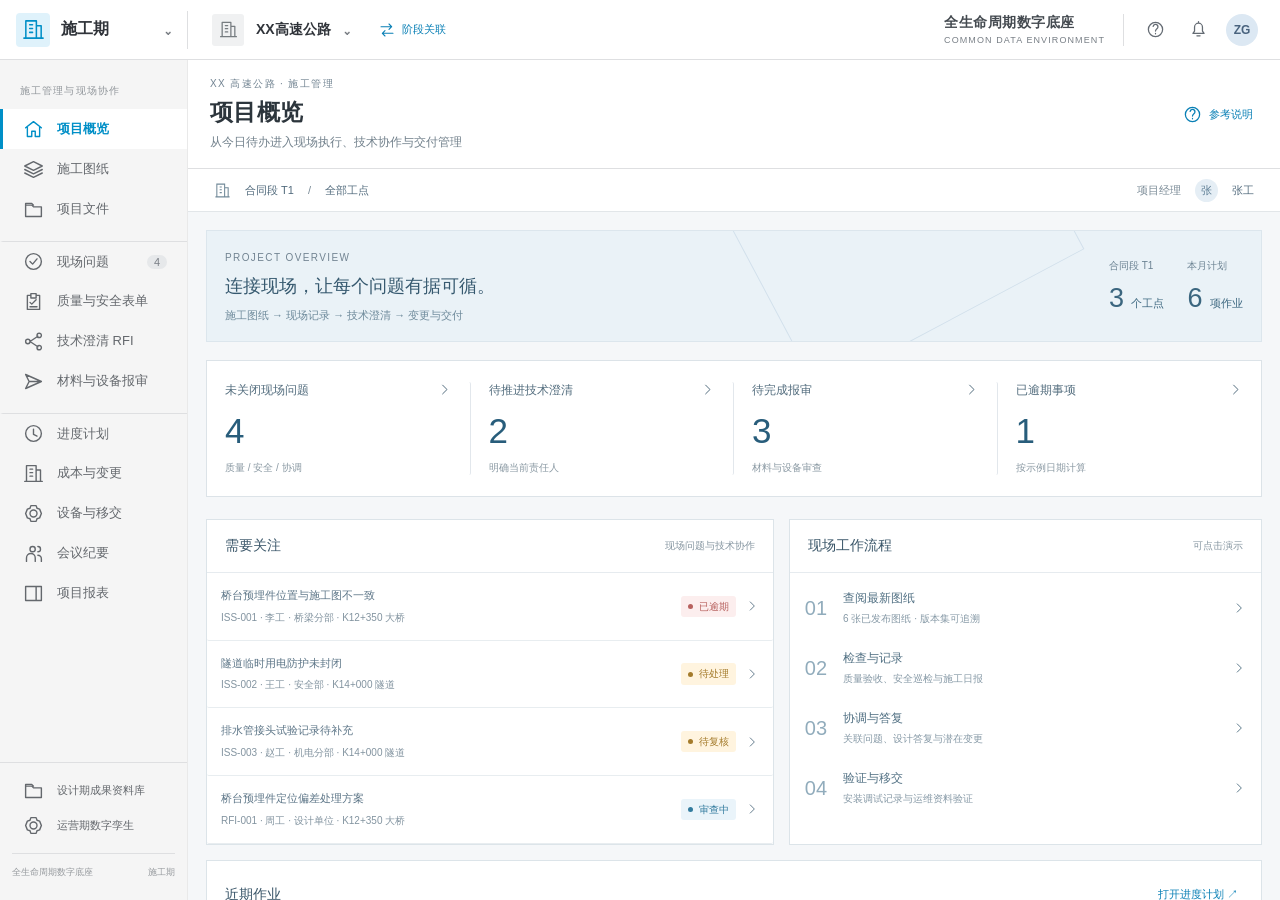
==== construction.html @ 08d933e7 "Publish lifecycle digital base frontend demo" ====
<!doctype html>
<html lang="zh-CN"><head><meta charset="UTF-8"><meta name="viewport" content="width=device-width,initial-scale=1"><title>施工期｜数字底座</title><link rel="icon" href="assets/favicon.svg" type="image/svg+xml"><link rel="stylesheet" href="css/style.css"><link rel="stylesheet" href="css/forma.css?v=20260911"><link rel="stylesheet" href="css/construction.css?v=1"><link rel="stylesheet" href="css/lifecycle.css?v=1"><link rel="stylesheet" href="css/construction-wbs.css?v=20260911-fix2"><link rel="stylesheet" href="css/system-guide.css?v=20260914-manual2"></head>
<body data-page="construction"><main class="demo-stage system-stage"><section class="app-window"><header id="cdeHeader" class="cde-header"></header><div class="cde-body"><aside id="cdeNav" class="cde-nav"></aside><section class="cde-workspace" id="constructionWorkspace" aria-label="施工期工作区"></section></div></section></main><div class="toast" id="toast" role="status"></div><script src="js/system-guide.js?v=20260914-manual2"></script><script src="js/cde-shell.js?v=20260914-manual2"></script><script src="js/lifecycle.js?v=20260911-wbs1"></script><script src="js/construction-wbs.js?v=20260911-fix2"></script><script src="js/construction.js?v=20260911-guide1"></script></body></html>
---- css/style.css ----
:root{--navy:#062b60;--navy-2:#073b76;--teal:#008f8c;--teal-2:#119c98;--orange:#f5790b;--ink:#253858;--muted:#6b7c93;--line:#e3e9f1;--soft:#f7f9fc;--blue-soft:#eaf3fd;--green:#0b927f;--green-soft:#e6f6f2;--orange-soft:#fff1df;--shadow:0 2px 12px rgba(23,52,85,.06);font-family:"Microsoft YaHei","PingFang SC",Arial,sans-serif;color:var(--ink)}
*{box-sizing:border-box}html,body{margin:0;min-width:1180px;background:#fff}body{font-size:14px}button,input,select{font:inherit;color:inherit}button{cursor:pointer}.demo-stage{width:min(1840px,calc(100vw - 56px));height:100vh;margin:0 auto;padding:26px 0 30px;overflow:hidden}.page-heading{height:64px;border-bottom:1px solid #d8e0eb;display:flex;align-items:flex-start;gap:18px}.page-heading h1{margin:0;color:#102f5c;font-size:38px;line-height:48px;letter-spacing:-1px}.page-heading span{margin-top:19px;color:#728097;font-size:15px}.app-window,.gis-window{height:calc(100vh - 120px);min-height:700px;border:1px solid #dfe6ef;background:#fff;box-shadow:var(--shadow);overflow:hidden}.topbar{height:64px;background:var(--navy);color:#fff;display:flex;align-items:center;padding:0 24px;gap:17px}.topbar button{color:#fff}.topbar-brand{display:flex;align-items:center;gap:9px;color:#fff;text-decoration:none;font-size:20px;padding-right:8px}.topbar-brand svg{width:28px;height:28px;fill:none;stroke:#fff;stroke-width:1.8}.project-current{display:flex;align-items:center;gap:6px;padding-left:18px;border-left:1px solid rgba(255,255,255,.22);white-space:nowrap}.project-current span{color:#cdd9ea}.project-current .chev{font-size:20px;margin-left:2px}.topbar-spacer{flex:1}.nav-action{height:40px;background:transparent;border:0;padding:0 8px;white-space:nowrap}.nav-action:hover{background:rgba(255,255,255,.1)}.nav-action span{font-size:18px;margin-right:4px}.global-search{width:248px;height:40px;border:1px solid rgba(255,255,255,.24);background:rgba(255,255,255,.08);display:flex;align-items:center;padding:0 11px;border-radius:4px}.global-search input{min-width:0;flex:1;border:0;outline:0;background:transparent;color:#fff}.global-search input::placeholder{color:#b8c8dc}.global-search span{font-size:21px}.icon-button{border:0;background:transparent;font-size:20px}.user-chip{display:flex;align-items:center;gap:7px;white-space:nowrap}.user-chip>span{display:grid;place-items:center;width:30px;height:30px;border-radius:50%;background:#fff;color:#0b5ea8;font-weight:700}.user-chip i{font-style:normal;color:#bfcce0}.file-layout{height:calc(100% - 64px);display:grid;grid-template-columns:16.5% 51.5% 32%}.tree-panel,.list-panel{border-right:1px solid var(--line);min-width:0}.tree-search{height:68px;padding:18px 14px;display:flex;align-items:center;gap:7px;border-bottom:1px solid var(--line)}.tree-search input{width:100%;height:34px;border:1px solid #d7e0eb;border-radius:3px;outline:0;padding:0 5px}.tree-search>span{position:absolute;margin-left:10px;color:#91a0b4}.tree-search input{padding-left:28px}.tree-search button{border:0;background:transparent;color:#53708f;font-size:18px}.tree{padding:14px 10px;overflow:auto;height:calc(100% - 68px)}.tree-row{width:100%;height:39px;display:flex;align-items:center;gap:8px;border:0;background:transparent;border-radius:3px;text-align:left;white-space:nowrap;font-size:13px}.tree-row:hover{background:#f2f6fb}.tree-row.selected{background:#e3eefb;color:#075ba8}.tree-row.level-1{padding-left:18px}.tree-row.level-2{padding-left:43px}.tree-row.level-3{padding-left:70px}.tree-row .caret{width:10px;color:#435e7d}.tree-row .folder{color:var(--teal);font-size:17px}.list-panel{display:flex;flex-direction:column;min-width:0}.filters{height:100px;padding:16px 18px 12px;display:flex;align-items:flex-end;gap:16px;border-bottom:1px solid var(--line)}.filters label{width:24%;display:flex;flex-direction:column;gap:8px}.filters label span{font-size:12px;font-weight:700;color:#607693}.filters select{height:35px;border:1px solid #d5dfeb;background:#fff;border-radius:3px;padding:0 10px;color:#6c7c91}.reset-btn{height:35px;background:#fff;border:0;color:#526983;font-weight:700}.reset-btn:hover{color:var(--teal)}.list-summary{height:65px;display:flex;align-items:center;justify-content:space-between;padding:0 18px}.list-summary b{font-size:13px}.list-summary>div{display:flex;gap:8px}.view-btn{width:34px;height:34px;border:1px solid var(--line);background:#fff;border-radius:3px;color:#657b96}.view-btn.active{color:#1677d2;border-color:#75b8f2;background:#f4f9ff}.table-wrap{flex:1;min-height:0;overflow:auto;border-top:1px solid var(--line)}.file-table{width:100%;border-collapse:collapse;table-layout:fixed;font-size:12px}.file-table th{height:47px;background:#fafbfd;color:#43536a;font-weight:700;text-align:left;border-bottom:1px solid var(--line);white-space:nowrap}.file-table td{height:54px;border-bottom:1px solid #edf1f6;white-space:nowrap;overflow:hidden;text-overflow:ellipsis}.file-table th,.file-table td{padding:0 7px}.file-table th:first-child,.file-table td:first-child{padding-left:15px}.file-table .check-col{width:40px}.file-table .name-col{width:22%}.file-table th:nth-child(2){width:15%}.file-table th:nth-child(4){width:8%}.file-table th:nth-child(5){width:17%}.file-table th:nth-child(6){width:7%}.file-table th:nth-child(7){width:12%}.file-table th:nth-child(8){width:9%}.file-table th:nth-child(9){width:16%}.file-table tbody tr{transition:.15s;background:#fff}.file-table tbody tr:hover{background:#f6faff}.file-table tbody tr.selected{background:#eef6ff}.file-table tbody tr.selected td:nth-child(2),.file-table tbody tr.selected td:nth-child(3),.file-table tbody tr.selected td:nth-child(6){color:#0967ba;font-weight:700}.fake-check{width:15px;height:15px;border:1px solid #cbd7e5;border-radius:2px;display:grid;place-items:center;color:#fff}.selected .fake-check{background:#0a67b7;border-color:#0a67b7}.selected .fake-check:after{content:"✓";font-size:11px}.tag{display:inline-flex;height:23px;padding:0 7px;align-items:center;border-radius:3px;font-size:11px}.tag.final{color:var(--green);background:var(--green-soft);border:1px solid #c4ebe2}.tag.middle{color:var(--orange);background:var(--orange-soft);border:1px solid #ffd7a9}.pagination{height:64px;border-top:1px solid var(--line);display:flex;align-items:center;justify-content:space-between;padding:0 17px;font-size:12px}.pagination select{height:32px;border:1px solid #d7e0eb;background:#fff}.pagination>div{display:flex;gap:3px;align-items:center}.pagination button{width:32px;height:32px;border:0;background:#fff}.pagination button.current{color:#075fb4;font-weight:700}.detail-panel{min-width:0;display:flex;flex-direction:column}.detail-tabs{height:62px;display:flex;align-items:stretch;border-bottom:1px solid var(--line);padding:0 15px;overflow:hidden}.detail-tabs button{position:relative;flex:1;border:0;background:#fff;font-size:11px;white-space:nowrap;padding:0 4px;color:#52657c}.detail-tabs button.active{color:#075fae;font-weight:700}.detail-tabs button.active:after{content:"";position:absolute;left:7px;right:7px;bottom:0;height:3px;background:#0769bd}.detail-content{flex:1;min-height:0;overflow:auto;padding:18px 20px}.info-grid{display:grid;grid-template-columns:88px 1fr auto;row-gap:18px;align-items:start;font-size:13px}.info-grid dt{color:#617794}.info-grid dd{margin:0;font-weight:500}.outline-btn{height:32px;padding:0 12px;border:1px solid #63c3c0;background:#fff;color:var(--teal);border-radius:3px;font-weight:700}.outline-btn:hover{background:#edfafa}.detail-actions{display:grid;grid-template-columns:1fr 1fr 1fr;gap:12px;margin-top:22px}.detail-actions button{height:42px;border:1px solid #cad7e5;background:#fff;border-radius:3px}.detail-actions .primary-btn{background:var(--navy);border-color:var(--navy);color:#fff}.drawing-thumb{margin-top:16px;border:1px solid #dbe3ed;padding:10px;height:235px;display:flex;align-items:center;justify-content:center;background:#fff;overflow:hidden}.drawing-thumb img{width:100%;height:100%;object-fit:contain}.spatial-card{border:1px solid #b9dfdf;background:#fbffff;padding:22px;margin-top:2px}.spatial-card small{color:var(--teal);font-weight:700}.spatial-card h2{margin:13px 0 8px;font-size:19px;color:#183b62}.spatial-card p{color:#6a7a8d;line-height:1.7;margin:0 0 18px}.spatial-card a{height:40px;padding:0 18px;display:inline-flex;align-items:center;background:var(--teal);color:#fff;text-decoration:none;border-radius:3px;font-weight:700}.placeholder-tab{padding:44px 16px;text-align:center;color:#718299}.placeholder-tab b{display:block;color:#253f5f;margin-bottom:8px}.modal-backdrop{position:fixed;inset:0;display:none;place-items:center;background:rgba(7,27,51,.54);z-index:80}.modal-backdrop.open{display:grid}.modal{width:min(760px,80vw);background:#fff;border-radius:4px;box-shadow:0 18px 70px rgba(0,0,0,.25);overflow:hidden}.modal header{height:82px;padding:14px 20px;display:flex;justify-content:space-between;align-items:center;border-bottom:1px solid var(--line)}.modal header span{font-size:12px;color:var(--teal);font-weight:700}.modal h2{margin:5px 0 0;font-size:18px}.modal h2 em{font-style:normal;color:#6a7e96;font-size:13px}.modal-close,.drawer-close{border:0;background:transparent;font-size:30px;color:#60738b}.modal>img{display:block;width:calc(100% - 40px);height:430px;object-fit:contain;margin:18px 20px;border:1px solid var(--line);background:#fbfcfe}.modal footer{height:62px;border-top:1px solid var(--line);display:flex;align-items:center;justify-content:space-between;padding:0 20px;color:#6a7d94}.primary-btn{height:38px;border:0;background:var(--navy);color:#fff;border-radius:3px;padding:0 20px}.toast{position:fixed;left:50%;bottom:35px;transform:translate(-50%,20px);opacity:0;pointer-events:none;background:#173858;color:#fff;padding:11px 18px;border-radius:3px;box-shadow:0 8px 25px rgba(5,27,52,.2);z-index:120;transition:.2s}.toast.show{transform:translate(-50%,0);opacity:1}

/* GIS */
.gis-window{display:grid;grid-template-columns:16% 64% 20%;padding:14px 18px 18px;background:#f9fbfd;gap:12px}.layers-panel,.object-panel,.map-section{border:1px solid #dce4ee;background:#fff;min-width:0;box-shadow:0 1px 5px rgba(26,50,78,.04)}.panel-title{height:55px;display:flex;align-items:center;padding:0 18px;border-bottom:1px solid var(--line);font-size:16px;font-weight:700;color:#1c3d65;position:relative}.panel-title:after{content:"";position:absolute;bottom:-1px;left:18px;width:68px;height:3px;background:var(--teal)}.layer-group{padding:12px 15px;border-bottom:1px solid var(--line)}.layer-group h3{font-size:13px;margin:0 0 8px}.layer-group h3 span{font-size:13px;color:#345777}.layer-group label{height:36px;display:flex;align-items:center;gap:10px;padding-left:22px;position:relative;font-size:13px}.layer-group input{position:absolute;opacity:0}.layer-group label>i{width:15px;height:15px;border:1px solid #9ab0c6;border-radius:2px;display:grid;place-items:center}.layer-group input:checked+i{background:var(--teal);border-color:var(--teal)}.layer-group input:checked+i:after{content:"✓";color:#fff;font-size:11px}.layer-tools{margin-left:auto;color:#587391;font-size:12px}.layer-group p{font-size:11px;color:#7c899a;padding-left:20px;margin:7px 0 0}.legend{padding:13px 18px}.legend h3{font-size:15px;margin:0 0 8px}.legend>div{height:30px;display:flex;align-items:center;gap:12px;font-size:12px}.legend i{display:inline-block;flex:none}.legend-line{width:26px;height:2px}.legend-line.route{border-top:3px dashed #7b4dbb}.legend-line.boundary{border-top:3px dashed #82b641}.legend-area{width:27px;height:14px}.legend-area.geology{background:rgba(75,149,191,.45);border:1px solid #5a9ebe}.legend-area.hazard{background:repeating-linear-gradient(135deg,#eea36d 0 2px,#f8d1b3 2px 5px);border:1px solid #e77734}.legend-dot{width:11px;height:11px;border-radius:50%}.legend-dot.survey{background:#4e8fe8}.legend-dot.station{background:#0c9b97}.legend-dot.bridge{background:var(--orange);box-shadow:0 0 0 3px #ffe0be}.legend-dot.borehole{background:#1c2530;border:2px solid #fff;box-shadow:0 0 0 1px #1c2530}.map-section{display:flex;flex-direction:column}.map-toolbar{height:55px;display:flex;align-items:center;padding:0 15px;border-bottom:1px solid var(--line);color:#2b526f}.map-toolbar button{height:36px;border:0;background:#fff;padding:0 17px}.map-toolbar button:hover{color:var(--teal);background:#f4fafa}.map-toolbar>i{width:1px;height:19px;background:#d8e0e9}.map-toolbar>span{flex:1}.map-toolbar button.mode-active{height:28px;border-radius:15px;background:var(--teal);color:#fff;padding:0 20px}.gis-map{position:relative;flex:1;min-height:0;overflow:hidden;background:#40574b}.map-background{position:absolute;inset:0;width:100%;height:100%;object-fit:cover;filter:saturate(.85) contrast(.95) brightness(.92)}.geology-overlay{position:absolute;inset:0;width:100%;height:100%;pointer-events:none}.geo-area{stroke:rgba(74,157,190,.8);stroke-width:2}.area-a{fill:rgba(59,127,170,.28)}.area-b{fill:rgba(171,175,39,.23)}.geo-boundary{fill:none;stroke:#b4d128;stroke-width:3;stroke-dasharray:10 6}.hazard-area{fill:rgba(202,73,22,.25);stroke:#db641e;stroke-width:2}.route-line path:first-child{fill:none;stroke:rgba(255,255,255,.7);stroke-width:10}.route-line path:last-child{fill:none;stroke:#8652a9;stroke-width:4;stroke-dasharray:9 6}.survey-points i{position:absolute;width:9px;height:9px;border-radius:50%;background:#4b95e8;border:2px solid #fff;box-shadow:0 1px 3px #173247}.chain-label{position:absolute;z-index:3;transform:translate(-50%,-50%);padding:4px 7px;border:1px solid #a8b7c0;background:rgba(243,246,241,.88);border-radius:2px;font-size:11px;color:#3b4b52}.hotspot{position:absolute;z-index:7;border:0;background:transparent}.hotspot span{display:block;width:16px;height:16px;border-radius:50%;border:2px solid #fff;background:var(--teal);box-shadow:0 0 0 2px rgba(0,70,87,.55)}.hotspot b{position:absolute;white-space:nowrap;background:rgba(10,50,76,.9);color:#fff;padding:6px 8px;border-radius:2px;font-size:11px;font-weight:500;opacity:0;transition:.15s}.hotspot:hover b,.hotspot:focus b{opacity:1}.hotspot.roadbed{left:18%;top:26%}.hotspot.roadbed b{left:-44px;top:24px}.hotspot.tunnel{left:70%;top:53%}.hotspot.tunnel b{right:0;top:23px}.hotspot.bridge{left:49%;top:43%;transform:translate(-50%,-50%);width:236px;height:135px}.hotspot.bridge span{position:absolute;bottom:0;left:50%;transform:translateX(-50%);width:24px;height:24px;background:var(--orange);box-shadow:0 0 0 3px #fff,0 0 0 5px var(--orange)}.hotspot.bridge:after{content:"";position:absolute;width:2px;height:62px;background:var(--orange);left:50%;bottom:23px}.hotspot.bridge b{opacity:1;top:2px;left:50%;transform:translateX(-50%);background:var(--orange);font-size:17px;padding:10px 15px;font-weight:500}.hotspot.bridge.locating span{animation:locate 1.5s ease-out 1}.hotspot.bridge.locating:before{content:"";position:absolute;bottom:-16px;left:calc(50% - 24px);width:48px;height:48px;border:3px solid #ffad5f;border-radius:50%;animation:pulse-ring 1.6s ease-out 1}.boreholes button{position:absolute;z-index:5;transform:translate(-50%,-50%);border:0;background:transparent}.boreholes i{display:block;width:15px;height:15px;border:3px solid #fff;border-radius:50%;background:#17212b;box-shadow:0 0 0 1px #17212b}.boreholes b{position:absolute;left:19px;top:-3px;padding:3px 5px;background:rgba(255,255,255,.82);font-size:10px}.map-float-controls{position:absolute;right:12px;top:14px;z-index:9;display:flex;flex-direction:column}.map-float-controls button{width:35px;height:35px;border:1px solid #d5dde6;background:#fff;color:#244d6f;font-size:18px}.map-scale{position:absolute;bottom:13px;left:18px;z-index:5;width:260px;color:#fff;font-size:10px;display:flex;justify-content:space-between;text-shadow:0 1px 2px #000}.map-scale i{position:absolute;left:0;right:0;top:17px;height:6px;background:linear-gradient(90deg,#fff 0 20%,#263848 20% 40%,#fff 40% 60%,#263848 60% 80%,#fff 80%);border:1px solid #fff}.coordinates{position:absolute;right:8px;bottom:8px;z-index:5;background:rgba(20,42,54,.82);color:#eaf2f3;padding:7px 10px;font-size:11px;line-height:1.7}.object-panel{overflow:auto}.object-panel .panel-title{margin-bottom:0}.object-detail{padding:19px 18px}.object-grid{display:grid;grid-template-columns:86px 1fr auto;row-gap:19px;font-size:12px}.object-grid dt{color:#607893}.object-grid dd{margin:0;color:#274765;line-height:1.6}.object-grid .wide{grid-column:2/4}.object-actions{display:flex;gap:8px;flex-wrap:wrap;border-top:1px solid var(--line);padding-top:18px;margin-top:20px}.object-actions button{height:35px;border:1px solid #9fb1c5;background:#fff;border-radius:3px;padding:0 12px}.object-actions button.primary{background:var(--navy);border-color:var(--navy);color:#fff}.related-primary{width:100%;height:44px;margin-top:13px;background:var(--teal);border:0;color:#fff;border-radius:3px;font-weight:700}.no-related{margin-top:14px;padding:13px;background:#f5f7fa;color:#758399;font-size:12px}.drawer{position:fixed;right:0;top:0;bottom:0;width:440px;background:#fff;z-index:70;box-shadow:-12px 0 35px rgba(8,36,65,.18);transform:translateX(105%);transition:.24s ease;display:flex;flex-direction:column}.drawer.open{transform:none}.drawer header{height:82px;padding:13px 18px;display:flex;align-items:center;justify-content:space-between;border-bottom:1px solid var(--line)}.drawer header small{color:var(--teal);font-weight:700}.drawer h2{margin:7px 0 0;font-size:17px;color:#173c62}.drawer-body{flex:1;overflow:auto;padding:15px 18px}.related-group h3{margin:9px 0 8px;font-size:14px;color:#183a60}.related-item{display:grid;grid-template-columns:27px 1fr auto;gap:8px;padding:12px 0;border-bottom:1px solid #edf1f5;align-items:center}.related-index{width:23px;height:23px;border-radius:50%;display:grid;place-items:center;background:#edf5fa;color:#35627e;font-size:11px}.related-copy b{display:block;font-size:12px;margin-bottom:5px}.related-copy span{font-size:11px;color:#708096}.related-item-actions{display:flex;gap:4px}.related-item-actions button{height:28px;padding:0 7px;border:1px solid #bac9d8;background:#fff;border-radius:2px;font-size:11px;color:#315676}.drawer-scrim{display:none;position:fixed;inset:0;background:rgba(7,31,54,.2);z-index:60}.drawer-scrim.open{display:block}@keyframes pulse-ring{0%{transform:scale(2.4);opacity:0}25%{opacity:1}100%{transform:scale(.85);opacity:0}}@keyframes locate{0%,100%{transform:translateX(-50%) scale(1)}45%{transform:translateX(-50%) scale(1.35)}}

/* Entry */
.entry-page{min-width:0;min-height:100vh;display:grid;place-items:center;background:#f5f8fc}.entry-card{width:760px;background:#fff;border:1px solid var(--line);border-top:5px solid var(--navy);padding:60px;text-align:center;box-shadow:var(--shadow)}.brand-mark{height:38px;display:flex;justify-content:center;align-items:flex-end;gap:5px}.brand-mark span{width:8px;background:var(--teal)}.brand-mark span:nth-child(1){height:21px}.brand-mark span:nth-child(2){height:34px}.brand-mark span:nth-child(3){height:27px}.entry-eyebrow{color:var(--teal)!important;font-weight:700;letter-spacing:1px}.entry-card h1{font-size:40px;color:var(--navy);margin:10px 0}.entry-card>p{color:#6a7890}.entry-actions{display:grid;grid-template-columns:1fr 1fr;gap:16px;margin-top:40px}.entry-link{border:1px solid #bdd5df;padding:23px;text-decoration:none;text-align:left;color:#264766;transition:.18s}.entry-link:hover{border-color:var(--teal);transform:translateY(-2px);box-shadow:0 8px 18px rgba(20,73,98,.09)}.entry-link.primary{background:var(--navy);border-color:var(--navy);color:#fff}.entry-link strong{display:block;font-size:18px;margin-bottom:8px}.entry-link span{font-size:13px;opacity:.75}

@media(max-height:820px){.demo-stage{padding-top:12px}.page-heading{height:52px}.page-heading h1{font-size:31px;line-height:40px}.page-heading span{margin-top:12px}.app-window,.gis-window{height:calc(100vh - 82px);min-height:650px}.topbar{height:55px}.file-layout{height:calc(100% - 55px)}.filters{height:82px}.list-summary{height:50px}.file-table th{height:40px}.file-table td{height:46px}.pagination{height:50px}.detail-tabs{height:52px}.drawing-thumb{height:180px}.layer-group{padding-top:8px;padding-bottom:8px}.layer-group label{height:30px}.legend>div{height:25px}.panel-title,.map-toolbar{height:48px}.object-grid{row-gap:14px}.object-detail{padding-top:14px}.modal>img{height:350px}}

/* Formal system shell */
.system-stage{width:100vw;height:100vh;padding:12px 16px 16px;background:#f3f6fa;overflow:hidden}
.system-stage>.app-window{width:100%;height:100%;min-height:0;border-color:#d9e2ed;box-shadow:0 1px 8px rgba(19,48,81,.07)}
.module-nav{height:100%;display:flex;align-items:stretch;margin-left:18px;gap:2px}
.module-nav a{position:relative;min-width:126px;height:100%;padding:0 18px;display:flex;align-items:center;justify-content:center;gap:8px;color:#cbd8e8;text-decoration:none;font-weight:600;white-space:nowrap;transition:background-color .16s,color .16s}
.module-nav a:hover{color:#fff;background:rgba(255,255,255,.08)}
.module-nav a.active{color:#fff;background:rgba(255,255,255,.1)}
.module-nav a.active:after{content:"";position:absolute;left:18px;right:18px;bottom:0;height:3px;background:#35c0bc}
.module-nav svg{width:19px;height:19px;fill:none;stroke:currentColor;stroke-width:1.7;stroke-linecap:round;stroke-linejoin:round}
.gis-app{display:flex;flex-direction:column;overflow:hidden}
.gis-app>.gis-window{height:calc(100% - 64px);min-height:0;width:100%;border:0;box-shadow:none}
.system-stage .topbar{flex:none}
@media(max-width:1500px){.module-nav a{min-width:112px;padding:0 12px}.global-search{width:205px}.nav-action{padding:0 4px}.topbar{gap:11px}}
@media(max-height:820px){.system-stage{padding:8px 10px 10px}.system-stage>.app-window{height:100%;min-height:0}.gis-app>.gis-window{height:calc(100% - 55px);min-height:0}}

/* Object selection synchronizes map, layer tree and EBS tree */
.gis-app>.gis-window{grid-template-columns:18% minmax(0,1fr) 33%}
.layers-panel{overflow:auto}
.selection-locator{margin:12px 13px 10px;padding:12px 13px;border:1px solid #cfe4e5;border-left:3px solid var(--teal);background:#f7fbfb}
.selection-locator small{display:block;color:var(--teal);font-size:11px;font-weight:700;margin-bottom:6px}
.selection-locator>strong{display:block;color:#173c62;font-size:14px;margin-bottom:10px}
.selection-locator>div{display:grid;grid-template-columns:58px 1fr;gap:7px;margin-top:6px;font-size:10px;line-height:1.45}
.selection-locator>div span{color:#75879b}.selection-locator>div b{font-weight:600;color:#35536f}
.selection-locator.synced{animation:sync-flash .55s ease-out}
.object-layer-group{padding-top:8px;padding-bottom:8px}
.layer-object-row{width:100%;height:31px;border:0;background:transparent;display:grid;grid-template-columns:16px 1fr auto;align-items:center;gap:7px;padding:0 8px 0 21px;text-align:left;font-size:11px;border-radius:2px}
.layer-object-row:hover{background:#f1f7fa}.layer-object-row i{width:9px;height:9px;border-radius:50%;background:#6aa9b0;border:2px solid #fff;box-shadow:0 0 0 1px #6aa9b0}
.layer-object-row small{color:#7a899b}.layer-object-row.active{background:#e7f3f5;color:#075b66;font-weight:700;box-shadow:inset 3px 0 var(--teal)}
.layer-object-row.active i{background:var(--orange);box-shadow:0 0 0 2px #ffe0bd}
.ebs-location{padding:10px 15px 12px;border-bottom:1px solid var(--line)}
.ebs-location h3{font-size:13px;margin:0 0 8px}.ebs-location h3 span{color:#345777;margin-right:5px}
.ebs-tree{position:relative;padding-left:22px;display:flex;flex-direction:column;gap:5px;font-size:10px;color:#65798f}
.ebs-tree:before{content:"";position:absolute;left:9px;top:3px;bottom:10px;border-left:1px solid #bdcbd9}
.ebs-tree span,.ebs-tree button{position:relative;text-align:left}
.ebs-tree span:before,.ebs-tree button:before{content:"";position:absolute;left:-13px;top:50%;width:9px;border-top:1px solid #bdcbd9}
.ebs-tree button{border:0;background:#fff4e8;color:#a65300;padding:5px 7px;border-radius:2px;font-weight:700}
.ebs-catalog{padding-right:3px;font-size:10px;color:#526b82}
.ebs-catalog details{margin:0}.ebs-catalog summary{list-style:none;min-height:27px;display:flex;align-items:center;gap:6px;position:relative;padding:3px 4px 3px 16px;cursor:pointer;border-radius:2px;font-weight:600}
.ebs-catalog summary::-webkit-details-marker{display:none}.ebs-catalog summary:before{content:"›";position:absolute;left:3px;top:5px;color:#58718b;font-size:13px;transition:transform .15s}.ebs-catalog details[open]>summary:before{transform:rotate(90deg)}
.ebs-catalog summary:hover{background:#f2f7fa}.ebs-catalog summary i{width:12px;height:8px;border:1px solid var(--teal);border-radius:1px;position:relative}.ebs-catalog summary i:before{content:"";position:absolute;left:1px;top:-4px;width:5px;height:3px;border:1px solid var(--teal);border-bottom:0}
.ebs-level-folder{min-height:27px;display:flex;align-items:center;gap:6px;padding:3px 4px 3px 16px;font-weight:500;border-radius:2px;color:#36546d;cursor:default}.ebs-level-folder:hover{background:#f2f7fa}.ebs-level-folder i{width:12px;height:8px;border:1px solid var(--teal);border-radius:1px;position:relative;flex:0 0 auto}.ebs-level-folder i:before{content:"";position:absolute;left:1px;top:-4px;width:5px;height:3px;border:1px solid var(--teal);border-bottom:0}
.ebs-branches{max-height:218px;overflow:auto;scrollbar-width:thin;padding-left:13px;border-left:1px solid #d8e2eb;margin-left:8px}.ebs-branches>details>summary{font-weight:500}
.ebs-catalog ul{list-style:none;margin:0 0 3px 15px;padding:0 0 0 10px;border-left:1px solid #dce5ee}.ebs-catalog li{position:relative;min-height:23px;display:flex;align-items:center;padding:3px 5px;color:#687b8f}.ebs-catalog li:before{content:"";position:absolute;left:-10px;top:50%;width:8px;border-top:1px solid #dce5ee}.ebs-catalog li:after{content:"◇";margin-left:auto;color:#9aacbd;font-size:9px}
.ebs-catalog .current-branch>summary{color:#075f69;background:#edf7f7}.ebs-catalog .current-ebs-item{display:block;color:#31536d;font-weight:600;background:#f7fafc;padding-top:5px;padding-bottom:5px}.ebs-catalog .current-ebs-item:after{display:none}
.ebs-catalog #ebsNode{display:block;width:100%;margin-top:4px;border:0;border-left:3px solid var(--orange);background:#fff1df;color:#a65300;padding:5px 7px;text-align:left;border-radius:1px;font-size:10px;font-weight:700}
.ebs-catalog>.report-files{margin-left:20px}.ebs-catalog>.report-files li:after{content:"▤"}
.hotspot.selected span{background:var(--orange);box-shadow:0 0 0 3px #fff,0 0 0 5px var(--orange)}
.hotspot.roadbed.selected b,.hotspot.tunnel.selected b{opacity:1;background:var(--orange);font-weight:700}
.hotspot.bridge:not(.selected) b{background:rgba(10,50,76,.9);opacity:.65}.hotspot.bridge:not(.selected):after{background:var(--teal)}.hotspot.bridge:not(.selected) span{background:var(--teal);box-shadow:0 0 0 3px #fff,0 0 0 5px var(--teal)}
@keyframes sync-flash{0%{background:#fff1df;border-color:#ffba70}100%{background:#f7fbfb;border-color:#cfe4e5}}
@media(max-height:820px){.selection-locator{margin:8px 10px 6px;padding:8px 10px}.selection-locator>strong{margin-bottom:6px}.selection-locator>div{margin-top:3px}.object-layer-group{padding-top:5px;padding-bottom:5px}.layer-object-row{height:27px}.ebs-location{padding-top:7px;padding-bottom:8px}}

/* Collapsible catalog used by the result repository */
.tree-row .file{color:#47708f;font-size:14px}.tree details{margin:0}.tree summary{list-style:none}.tree summary::-webkit-details-marker{display:none}.tree details[open]>summary .caret{transform:rotate(90deg)}

/* Folder-led repository navigation */
.directory-summary{height:84px;align-items:center;border-bottom:1px solid var(--line)}.directory-summary>div:first-child{min-width:0}.directory-summary small{display:block;margin-bottom:8px;color:#7890a8;font-size:11px;font-weight:700}.directory-tools{display:flex;align-items:center;gap:8px;flex:none}.directory-tools b{margin-right:8px;white-space:nowrap}.directory-summary nav{display:flex;align-items:center;gap:6px;min-width:0;white-space:nowrap;overflow:hidden}.directory-summary nav button{border:0;background:transparent;padding:0;color:#48657f;font-weight:600}.directory-summary nav button:hover{color:var(--teal)}.directory-summary nav button[aria-current="page"]{color:#0a5fa7}.directory-summary nav span{color:#9aabba}.file-table tr.folder-row{background:#fbfcfe}.file-table tr.folder-row:hover{background:#eef6fb}.file-table tr.folder-row td:nth-child(3){color:#245878;font-weight:700}.table-folder-icon{display:inline-block;margin-right:8px;color:var(--teal);font-size:17px;vertical-align:-1px}.folder-hint{margin-top:22px;padding:16px;border:1px solid #dce7ef;background:#f7fafc;color:#6b7e91;line-height:1.7}

/* EBS-only spatial sidebar and repository-style object information */
.ebs-only-panel{overflow:auto}.ebs-only-panel .ebs-location{padding:15px 17px 22px;border-bottom:0}.ebs-only-panel .ebs-catalog{font-size:12px}.ebs-only-panel .ebs-catalog summary,.ebs-only-panel .ebs-level-folder{min-height:34px}.ebs-only-panel .ebs-branches{max-height:none;overflow:visible}.ebs-only-panel .ebs-catalog li{min-height:29px}.repository-style-detail{padding:19px 18px}.repository-style-detail .info-grid{grid-template-columns:82px minmax(0,1fr) auto;row-gap:18px}.repository-style-detail .info-grid dd{line-height:1.65}.repository-style-detail .detail-actions{margin-top:24px}.ebs-catalog #ebsNode.synced{animation:sync-flash .7s ease-out}

/* Interactive EBS file nodes */
.ebs-only-panel .ebs-catalog li{padding:0}.ebs-only-panel .ebs-catalog li:after{display:none}.ebs-file{width:100%;min-height:29px;display:flex;align-items:center;gap:7px;border:0;border-left:3px solid transparent;background:transparent;padding:4px 7px;color:#687b8f;text-align:left;font-size:inherit;border-radius:2px}.ebs-file:before{content:"▤";color:#7293aa;font-size:11px;flex:none}.ebs-file:hover{background:#f0f6fa;color:#315a75}.ebs-file.active{border-left-color:var(--teal);background:#e7f3f5;color:#075f69;font-weight:700}.ebs-file.active:before{color:var(--teal)}.ebs-subfolders{margin-left:11px;padding-left:5px;border-left:1px solid #d8e2eb}.ebs-subfolders>details>summary{font-weight:500}
.ebs-file{white-space:nowrap;overflow:hidden;text-overflow:ellipsis}
---- css/forma.css ----
/* Forma-inspired common data environment. All assets are local. */
:root{--navy:#087fb5;--teal:#087fb5;--ink:#30343a;--muted:#74797f;--line:#dedfe1;--soft:#f6f6f6;--blue:#008fc7;--blue-soft:#eaf5fb;--green:#327757;--green-soft:#eaf4ee;--orange:#a6670a;--orange-soft:#fff4df;--rail:188px;font-family:-apple-system,BlinkMacSystemFont,"PingFang SC","Microsoft YaHei",sans-serif;color:var(--ink)}
html,body{min-width:760px;background:#fff;height:100%;font-size:13px}button,input,select,textarea{font:inherit}button,a,input,select,textarea{outline-offset:3px}button:focus-visible,a:focus-visible,input:focus-visible,select:focus-visible,textarea:focus-visible{outline:2px solid var(--blue)}button{border-radius:2px}a{color:var(--navy)}button svg,a svg,.local-search svg{width:19px;height:19px;fill:none;stroke:currentColor;stroke-width:1.6;stroke-linecap:round;stroke-linejoin:round;flex-shrink:0}button:hover{filter:brightness(.98)}[hidden]{display:none!important}.system-stage{width:100%;height:100vh;margin:0;padding:0;background:#fff}.system-stage>.app-window{height:100%;width:100%;min-height:0;border:0;box-shadow:none;display:flex;flex-direction:column}.cde-header{height:60px;min-height:60px;border-bottom:1px solid var(--line);display:flex;align-items:center;background:#fff;position:relative;z-index:35;padding:0 22px 0 0;gap:18px}.app-switcher{position:relative;width:var(--rail);flex-shrink:0;border-right:1px solid var(--line);height:38px}.app-switch{display:flex;align-items:center;gap:11px;background:none;border:0;height:38px;padding:0 16px;width:100%;font-size:16px;font-weight:650}.app-glyph{width:34px;height:34px;display:grid;place-items:center;background:#dff2fb;color:#008fc7;border-radius:4px}.app-glyph svg{width:23px;height:23px}.down{margin-left:auto;font-size:14px;color:#72777d}.project-picker{background:transparent;border:0;display:flex;align-items:center;gap:12px;font-weight:600;font-size:14px}.project-square{width:32px;height:32px;display:grid;place-items:center;background:#f0f1f2;border-radius:3px;color:#767c80}.project-square svg{width:19px;height:19px}.header-spacer{flex:1}.platform-wordmark{font-size:14px;font-weight:700;letter-spacing:.5px;color:#444a50}.platform-wordmark small{display:block;font-size:9px;font-weight:500;letter-spacing:1.1px;color:#777e85;margin-top:3px}.header-tools{display:flex;align-items:center;gap:13px;padding-left:16px;border-left:1px solid var(--line)}.user-avatar{border:0;background:#dce8f3;color:#49637e;border-radius:50%;height:32px;width:32px;font-size:12px;font-weight:600}.quiet-button{border:0;background:transparent;min-width:30px;min-height:30px;display:inline-flex;align-items:center;justify-content:center;gap:6px;color:#646b73;padding:5px}.quiet-button:hover{background:#eff3f5;color:var(--navy)}.switch-menu{position:absolute;top:48px;left:10px;width:306px;background:#fff;border:1px solid #d5d9dd;box-shadow:0 10px 30px #15253426;padding:12px;z-index:90}.switch-menu h3{margin:6px 9px 12px;font-size:12px;font-weight:500;color:#7a8087}.switch-option{display:flex;align-items:center;gap:12px;width:100%;text-align:left;background:#fff;border:0;padding:10px;border-radius:3px}.switch-option:hover,.switch-option.selected{background:var(--blue-soft)}.switch-option strong{font-size:14px;display:block;margin-bottom:4px}.switch-option small{font-size:11px;color:#777e85}.switch-option .tick{margin-left:auto;color:var(--blue)}.switch-foot{border-top:1px solid var(--line);font-size:11px;color:#71777e;padding:14px 9px 2px;margin-top:8px}.cde-body{flex:1;display:flex;min-height:0}.cde-nav{width:var(--rail);flex-shrink:0;background:#f5f5f5;border-right:1px solid #e9e9e9;display:flex;flex-direction:column;padding:14px 0 9px}.nav-caption{font-size:10px;color:#91969b;letter-spacing:1.1px;padding:7px 20px 11px}.cde-nav a{position:relative;display:flex;align-items:center;gap:13px;height:46px;padding:0 20px;text-decoration:none;color:#64686d;font-size:14px;border-left:3px solid transparent}.cde-nav a:hover{background:#eceeef}.cde-nav a.active{background:#fff;color:var(--blue);border-left-color:var(--blue);font-weight:600}.cde-nav a svg{width:21px;height:21px;flex-shrink:0}.nav-count{margin-left:auto;font-size:11px;font-weight:500;color:#797e85;background:#e6e8ea;border-radius:9px;min-width:20px;padding:1px 5px;text-align:center}.nav-group{margin-top:17px;border-top:1px solid #dedfe1;padding-top:12px}.nav-bottom{margin-top:auto;padding-top:12px}.nav-bottom a{height:41px;font-size:13px}.nav-footer{display:flex;align-items:center;justify-content:space-between;border-top:1px solid #dedfe1;margin:12px 14px 0;padding-top:12px;color:#969a9e;font-size:10px}.cde-workspace{min-width:0;min-height:0;flex:1;display:flex;flex-direction:column;position:relative;background:#fff}.page-top{min-height:98px;display:flex;align-items:center;justify-content:space-between;padding:20px 28px 16px;gap:20px}.page-top h1{font-size:27px;line-height:1.25;font-weight:600;letter-spacing:.4px;margin:0 0 9px;color:#292d31}.page-top p{margin:0;font-size:12px;color:#84898f}.page-top-actions{display:flex;align-items:center;gap:17px}.page-top-actions .quiet-button{font-size:12px}.demo-label{font-size:11px;color:#858b91;background:#f5f6f7;padding:5px 8px;border-radius:3px;white-space:nowrap}.workspace-tabs{height:45px;flex-shrink:0;display:flex;align-items:stretch;border-bottom:1px solid var(--line);margin:0 28px;gap:28px}.workspace-tabs>button{border:0;border-bottom:2px solid transparent;border-radius:0;padding:0 3px;background:none;color:#767b81;font-size:13px}.workspace-tabs>button.active{color:#333a40;border-bottom-color:var(--blue);font-weight:600}.workspace-tabs-note{margin-left:auto;align-self:center;font-size:11px;color:#92979c;white-space:nowrap}.workspace-tabs-note span{padding:0 8px;color:#b5babf}.file-layout{height:auto;flex:1;min-height:0;grid-template-columns:244px minmax(0,1fr);margin:0 28px;position:relative}.tree-panel{border-right:1px solid var(--line);overflow:hidden;padding-top:12px}.tree-heading{height:36px;padding:0 17px 0 1px;display:flex;align-items:center;justify-content:space-between;font-size:13px;font-weight:600}.tree-search{height:45px;border:0;padding:6px 12px 6px 0;position:relative;gap:0}.tree-search input{height:30px;border-color:#dcdfe2;background:#fff;font-size:11px}.tree-search button{display:none}.tree-search>span{color:#828b92}.tree{height:calc(100% - 82px);padding:9px 10px 12px 0}.tree-row{height:35px;font-size:12px;gap:6px;color:#555c64;border-radius:0;overflow:hidden;text-overflow:ellipsis}.tree-row b{font-weight:500}.tree-row.selected{color:#087fb5;background:#eaf5fb;box-shadow:inset 2px 0 var(--blue)}.tree-row .folder{color:#737b81;font-size:18px}.tree-row.level-1{padding-left:12px}.tree-row.level-2{padding-left:28px}.tree-row.level-3{padding-left:44px}.tree-row.root{font-weight:600}.tree-row .caret{flex-shrink:0;color:#60666c}.list-panel{border-right:0}.file-toolbar{height:69px;min-height:69px;display:flex;align-items:center;gap:12px;padding:0 0 0 20px;white-space:nowrap}.cde-primary{height:35px;border:1px solid var(--blue);background:var(--blue);color:#fff;display:inline-flex;align-items:center;justify-content:center;gap:8px;padding:0 13px;white-space:nowrap}.cde-primary:hover{background:#007fae}.cde-primary svg{stroke:#fff}.split-arrow{border-left:1px solid #ffffff60;height:33px;margin-right:-6px;margin-left:4px;display:grid;place-items:center;padding-left:9px}.text-button{height:34px;border:0;background:transparent;display:inline-flex;align-items:center;gap:7px;padding:0 5px;color:#087fb5;white-space:nowrap}.text-button:hover{background:#edf7fc}.toolbar-spacer{flex:1}.toolbar-divider{height:21px;border-left:1px solid var(--line);margin:0 3px}.local-search{height:32px;width:177px;border:1px solid #d7dce0;display:flex;align-items:center;gap:7px;padding:0 9px;border-radius:2px;color:#7d858d}.local-search input{width:100%;min-width:0;border:0;background:none;outline:0;font-size:11px}.local-search svg{width:15px;height:15px}.directory-summary{height:37px;min-height:37px;border:0;padding:0 8px 10px 22px}.directory-summary>div{display:flex;gap:6px}.directory-summary nav{gap:5px;overflow:auto}.directory-summary nav button{font-size:11px;font-weight:400;color:#777f87}.directory-summary nav button[aria-current=page]{color:#3e474e;font-weight:500}.directory-summary b{font-size:11px;font-weight:400;color:#899097}.table-wrap{margin-left:20px;border-top:1px solid var(--line)}.file-table{min-width:800px;table-layout:fixed;font-size:12px}.file-table th{height:44px;background:#f7f7f7;font-weight:550;color:#555b61;border-bottom:1px solid var(--line)}.file-table td{height:61px;border-bottom:1px solid #e9ebed;color:#5b636a}.file-table th,.file-table td{padding:0 10px}.file-table .check-col{width:36px}.file-table th:nth-child(2){width:132px}.file-table .name-col{width:210px}.file-table th:nth-child(4){width:78px}.file-table th:nth-child(5){width:120px}.file-table th:nth-child(6){width:58px}.file-table th:nth-child(7){width:86px}.file-table th:nth-child(8){width:65px}.file-table th:nth-child(9){width:136px}.file-table td:nth-child(3){font-weight:500;color:#3e454c}.file-table tbody tr.selected{background:#edf7fd}.file-table tbody tr.selected td:nth-child(2),.file-table tbody tr.selected td:nth-child(3),.file-table tbody tr.selected td:nth-child(6){font-weight:500;color:#087fb5}.file-type-mark{width:25px;height:29px;display:inline-grid;place-items:center;border:1px solid #bac8d2;border-radius:2px;margin-right:9px;font-size:8px;font-weight:700;color:#5b8099;background:#f3f7f9;vertical-align:middle}.version-pill{display:inline-flex;align-items:center;border:1px solid #c6ccd1;border-radius:12px;height:23px;padding:0 8px;color:#087fb5;font-size:11px}.tag{border:0!important;border-radius:3px;font-size:10px;height:22px}.pagination{min-height:48px;height:48px;margin-left:20px;padding:0 5px;border-top:1px solid var(--line);font-size:11px;color:#848b92}.pagination button{height:26px;width:26px}.detail-panel{display:none;position:absolute;right:0;top:0;bottom:0;width:368px;z-index:20;background:#fff;border-left:1px solid #d5dbe0;box-shadow:-7px 0 20px #2537470d}.details-open .detail-panel{display:flex}.detail-top{height:54px;min-height:54px;border-bottom:1px solid var(--line);padding:0 17px;display:flex;align-items:center;justify-content:space-between}.detail-top strong{font-size:15px;font-weight:500}.detail-top button{font-size:25px}.detail-tabs{height:auto;min-height:72px;flex-shrink:0;display:grid;grid-template-columns:repeat(3,1fr);padding:0 12px;overflow:visible;align-items:stretch}.detail-tabs button{font-size:11px;height:36px}.detail-tabs button.active:after{height:2px;background:var(--blue)}.detail-content{padding:16px 18px}.info-grid,.repository-style-detail .info-grid{grid-template-columns:70px minmax(0,1fr) auto;row-gap:17px;font-size:12px;line-height:1.6}.info-grid dt{color:#8a9095}.info-grid dd{color:#444b52;font-weight:400;overflow-wrap:anywhere}.outline-btn{font-size:10px;height:25px;padding:0 7px;border-color:#b6cbd8;color:#087fb5;font-weight:400}.detail-actions{gap:7px;margin-top:23px}.detail-actions button{height:34px;font-size:11px}.detail-actions .primary-btn{background:var(--blue);border-color:var(--blue)}.drawing-thumb{height:170px;margin-top:18px;border-color:#e0e3e5}.placeholder-tab{line-height:1.7}.spatial-card{border-color:#d5e5ec;background:#f7fbfd;padding:17px}.spatial-card h2{font-size:17px}.spatial-card p{font-size:12px}.history-list{margin:0;padding:0;list-style:none}.history-list li{padding:18px 0;border-bottom:1px solid #e5e8eb;display:flex;align-items:start;gap:12px}.history-list h4{margin:0 0 8px;font-size:12px;font-weight:550}.history-list p{font-size:11px;line-height:1.7;color:#92989e;margin:0}.history-list .version-pill{flex-shrink:0}.activity-dot{height:9px;width:9px;border:2px solid #2b9ac6;border-radius:50%;margin-top:4px;flex-shrink:0}.section-note{font-size:11px;color:#92989f;padding:12px 0;line-height:1.6}.gis-window,.gis-app>.cde-body .gis-window{position:relative;flex:1;height:auto;min-height:0;width:auto;margin:0 28px;padding:0;border:0;box-shadow:none;background:#fff;grid-template-columns:270px minmax(0,1fr);gap:0}.layers-panel,.map-section,.object-panel{border:0;box-shadow:none}.layers-panel{border-right:1px solid var(--line)}.panel-title{height:55px;padding:0 15px 0 0;font-size:13px;color:#434a50;font-weight:600}.panel-title:after{display:none}.ebs-only-panel .ebs-location{padding:12px 10px 15px 0}.ebs-only-panel .ebs-catalog{font-size:11px;color:#5f666d}.ebs-only-panel .ebs-catalog summary{min-height:32px;font-weight:500}.ebs-catalog summary i{border-color:#82898f}.ebs-catalog summary i:before{border-color:#82898f}.ebs-catalog .current-branch>summary{background:#f3f8fb;color:#52758a}.ebs-file{font-size:11px;min-height:29px;color:#777e85;border-radius:0}.ebs-file.active{background:#edf7fc;color:#087fb5;border-left-color:var(--blue);font-weight:500}.ebs-only-panel .ebs-catalog li{min-height:29px}.map-section{margin:14px 0 16px 18px;border:1px solid var(--line);overflow:hidden}.map-toolbar{height:46px;flex-shrink:0;padding:0 10px;gap:9px;color:#606970}.map-toolbar button{padding:0 7px;font-size:12px}.map-mode{font-size:10px;font-weight:500;background:#eaf5fa;color:#2588b2;padding:6px 9px;white-space:nowrap}.gis-map{min-height:300px}.map-background{filter:saturate(.65) contrast(.97) brightness(1.05)}.hotspot.bridge b{font-size:13px;padding:9px 12px;background:#087fb5}.hotspot.bridge:after{background:#087fb5}.hotspot.selected span{background:#087fb5;box-shadow:0 0 0 3px #fff,0 0 0 5px #087fb5}.coordinates{font-size:9px}.map-scale{width:175px}.map-float-controls button{width:31px;height:33px}.object-panel{width:368px}.workflow-tools{min-height:75px;display:flex;align-items:center;gap:16px;padding:0 28px}.filter-select{height:33px;background:#fff;border:1px solid #d9dde1;padding:0 12px;min-width:110px;color:#5a6269}.workflow-table-wrap{flex:1;min-height:0;overflow:auto;margin:0 28px}.workflow-table{width:100%;min-width:880px;table-layout:fixed;border-collapse:collapse;text-align:left;font-size:12px}.workflow-table th{height:44px;border-top:1px solid var(--line);border-bottom:1px solid var(--line);color:#626971;background:#f7f7f7;font-weight:500}.workflow-table td{height:69px;border-bottom:1px solid #e8ebee;color:#657078}.workflow-table th,.workflow-table td{padding:0 14px;overflow:hidden;text-overflow:ellipsis;white-space:nowrap}.workflow-table th:first-child{width:100px}.workflow-table th:nth-child(2){width:31%}.workflow-table tr[data-record]{cursor:pointer}.workflow-table tr[data-record]:hover{background:#f4faff}.workflow-table td strong{display:block;font-weight:500;color:#343f48;font-size:13px;margin-bottom:6px}.workflow-table td small{font-size:10px;color:#969ca2}.record-id{color:#087fb5!important}.status-chip{display:inline-flex;align-items:center;gap:6px;font-size:11px;border-radius:20px;padding:5px 9px;background:#eff1f3;color:#6d7781}.status-chip:before{content:"";height:5px;width:5px;border-radius:50%;background:currentColor}.status-chip.blue{background:#e9f4fc;color:#247ca9}.status-chip.amber{background:#fff4dd;color:#a77918}.status-chip.green{background:#eaf5ee;color:#3a855b}.status-chip.red{background:#fdeeee;color:#bd5e5e}.workflow-footer{height:54px;min-height:54px;border-top:1px solid var(--line);margin:0 28px;display:flex;justify-content:space-between;align-items:center;color:#93999e;font-size:11px}.workflow-footer button{background:none;border:0;padding:8px;color:#087fb5}.workflow-hint{background:#f7fafc;border:1px solid #e0e8ed;padding:13px 18px;margin:0 28px 18px;display:flex;align-items:center;gap:12px;color:#758894;font-size:12px}.empty-state{margin:auto;text-align:center;padding:55px 20px;color:#889198}.empty-state h2{font-weight:500;font-size:18px;color:#4d5962}.empty-state svg{width:42px;height:42px;fill:none;stroke:#a5b4be;stroke-width:1.3}.surface-replacement{position:absolute;inset:143px 28px 0;background:#fff;z-index:25;display:flex;flex-direction:column}.surface-replacement>h3{margin:25px 0 10px;font-size:15px;font-weight:500}.surface-replacement .recent-file{height:58px;border:0;border-bottom:1px solid #e7e9eb;background:none;display:flex;align-items:center;gap:13px;text-align:left;padding:0 18px;color:#4f6678}.surface-replacement .recent-file small{margin-left:auto;color:#8b959d}.cde-dialog{border:1px solid #d9dfe4;border-radius:4px;box-shadow:0 20px 80px #0b203133;padding:0;width:570px;max-width:90vw;color:var(--ink)}.cde-dialog::backdrop{background:#314a6766}.cde-dialog>header{display:flex;align-items:center;justify-content:space-between;padding:22px 25px;border-bottom:1px solid var(--line)}.cde-dialog h2{font-size:23px;font-weight:500;margin:0}.cde-dialog>header button{font-size:25px}.dialog-content{padding:24px 25px;max-height:65vh;overflow:auto}.dialog-content h3{font-size:13px;font-weight:600;margin:0 0 16px}.dialog-content p{color:#7d878e;font-size:12px;line-height:1.8}.dialog-content label.field{display:flex;flex-direction:column;gap:9px;margin:20px 0;color:#606a73;font-size:12px}.dialog-content input:not([type=radio]):not([type=checkbox]),.dialog-content select,.dialog-content textarea{min-height:38px;border:1px solid #cbd2d8;border-radius:2px;padding:9px 11px;background:#fff;width:100%;color:#404a53}.dialog-content textarea{resize:vertical;min-height:88px}.dialog-content .radio-row{display:flex;gap:12px;margin:13px 0;align-items:center;color:#57616b}.dialog-tabs{display:flex;border-bottom:1px solid var(--line);margin:25px 0 15px}.dialog-tabs button{flex:1;background:none;border:0;border-bottom:2px solid transparent;height:40px;color:#7d878e}.dialog-tabs button.active{border-bottom-color:var(--blue);color:#343e46}.cde-dialog>footer{padding:17px 25px;border-top:1px solid var(--line);display:flex;justify-content:flex-end;align-items:center;gap:20px}.cde-dialog>footer small{margin-right:auto;color:#929aa1;font-size:10px}.dialog-file{padding:13px;border:1px solid #e0e6eb;background:#f8fafc;display:flex;align-items:center;gap:10px;font-size:12px;color:#547184}.dropzone{border:1px dashed #91b8cf;background:#f7fbfe;text-align:center;padding:32px 20px;color:#367eaa;line-height:2}.review-flow{display:flex;align-items:center;justify-content:space-between;margin:22px 0;color:#9aa4ad;gap:10px}.review-flow>div{border:1px solid #d8e2e8;padding:13px 14px;flex:1;color:#537489;font-size:12px}.review-flow small{display:block;color:#959fa7;margin-top:6px}.detail-record{padding:22px}.detail-record h2{font-size:20px;font-weight:550;line-height:1.6;margin:14px 0}.detail-record dl{display:grid;grid-template-columns:88px 1fr;gap:20px 10px;margin:25px 0;font-size:12px}.detail-record dt{color:#939ca4}.detail-record dd{margin:0;color:#4a5761;line-height:1.65}.record-drawer{position:absolute;right:0;top:143px;bottom:0;width:390px;z-index:30;background:#fff;border-left:1px solid #d8dfe5;box-shadow:-5px 0 22px #263b4912;overflow:auto}.record-drawer .detail-top{position:sticky;top:0;background:#fff}.preview-shell{width:94vw;max-width:1600px;height:90vh;display:flex;flex-direction:column}.preview-shell header{height:57px;padding:12px 20px;flex-shrink:0}.preview-shell h2{font-size:15px}.preview-shell header span{font-size:10px;font-weight:500;color:#7e8d98}.preview-body{display:flex;flex:1;min-height:0;position:relative;background:#e5e6e8}.preview-layers{width:205px;background:#fff;padding:20px;flex-shrink:0;border-right:1px solid #d5dce1}.preview-layers h3{font-size:16px;font-weight:500;margin:0 0 24px}.preview-layers label{display:flex;gap:10px;align-items:center;font-size:11px;color:#687781;margin-bottom:23px}.preview-canvas{position:relative;flex:1;min-width:0;display:grid;place-items:center;padding:40px 80px 65px 40px}.preview-canvas>img{width:100%;height:100%;object-fit:contain;min-height:0}.markup-toolbar{position:absolute;right:15px;top:25px;background:#292d30;display:flex;flex-direction:column;padding:6px;border-radius:4px;gap:4px}.markup-toolbar button{width:35px;height:36px;display:grid;place-items:center;border:0;background:none;color:#fff;font-size:20px}.markup-toolbar button.active{background:#0095ce}.viewer-bottom{position:absolute;bottom:18px;left:50%;transform:translateX(-50%);display:flex;gap:5px;background:#292d30;border-radius:4px;padding:5px}.viewer-bottom button{height:32px;border:0;background:none;color:#fff;padding:0 12px}.preview-shell footer{height:39px;min-height:39px;background:#fff;display:flex;padding:0 18px;align-items:center;justify-content:space-between;font-size:10px;color:#8b949b}.preview-shell .issue-pin{position:absolute;left:55%;top:47%;background:#d98a19;border:3px solid #fff;box-shadow:0 2px 7px #0003;color:#fff;height:31px;width:31px;border-radius:50%;font-size:11px;cursor:pointer}.preview-shell .issue-pin:hover:after{content:'ISS-001 · 桥位控制点坐标复核';position:absolute;top:35px;left:-80px;width:190px;padding:10px;background:#fff;color:#405766;font-size:11px;box-shadow:0 2px 7px #0002}.preview-shell .stamp{position:absolute;right:18%;top:28%;border:2px solid #bf5555;color:#bf5555;transform:rotate(-10deg);padding:8px 14px;font-size:17px}.toast{background:#344d5e;font-size:12px}.settings-grid{display:grid;grid-template-columns:1fr 1fr;gap:24px;margin:25px 28px;overflow:auto}.settings-card{border:1px solid var(--line);padding:25px}.settings-card h3{font-size:15px;margin:0 0 25px;font-weight:500}.settings-row{display:flex;justify-content:space-between;border-bottom:1px solid #eceeef;padding:15px 0;color:#7d858d;font-size:12px}.settings-row strong{color:#465560;font-weight:500}.settings-card p{line-height:1.8;color:#85919a;font-size:12px}.member-avatar{display:inline-grid;place-items:center;width:31px;height:31px;background:#e8f0f6;color:#5b7890;border-radius:50%;margin-right:9px}.workflow-table .member-name{display:inline;font-weight:500}
@media(min-width:1650px){:root{--rail:206px}.file-layout{grid-template-columns:265px minmax(0,1fr)}.file-table{min-width:0}.local-search{width:205px}.file-table .name-col{width:24%}.gis-window,.gis-app>.cde-body .gis-window{grid-template-columns:295px minmax(0,1fr)}.detail-panel,.object-panel{width:400px}}
@media(max-width:1250px){:root{--rail:164px}.cde-nav a{padding:0 14px;gap:10px;font-size:13px}.page-top{padding-left:20px;padding-right:20px}.workspace-tabs{margin:0 20px}.file-layout,.gis-window,.gis-app>.cde-body .gis-window{margin:0 20px}.file-layout{grid-template-columns:220px minmax(0,1fr)}.file-toolbar{gap:8px}.file-toolbar .local-search{width:135px}.file-toolbar .toolbar-divider{display:none}.file-toolbar .text-button{font-size:12px}.platform-wordmark small{display:none}.workflow-table-wrap,.workflow-footer{margin:0 20px}.workflow-tools{padding:0 20px}.gis-window,.gis-app>.cde-body .gis-window{grid-template-columns:240px minmax(0,1fr)}}
@media(max-width:1050px){:root{--rail:64px}.app-switcher{width:152px}.cde-nav a{justify-content:center;padding:0;border-left-width:2px}.cde-nav a .nav-text,.nav-count,.nav-caption,.nav-footer{display:none}.cde-nav{padding-top:12px}.nav-group{margin-top:14px}.page-top-actions .quiet-button{font-size:0;gap:0}.file-toolbar{flex-wrap:wrap;height:auto;min-height:92px;padding-top:12px;padding-bottom:10px;gap:8px}.file-toolbar .local-search{width:160px}.file-toolbar .toolbar-spacer{display:none}.workspace-tabs-note{display:none}.platform-wordmark{font-size:12px}.project-picker{font-size:12px}.header-tools{gap:7px}.file-layout{grid-template-columns:214px minmax(0,1fr)}.settings-grid{grid-template-columns:1fr}.gis-window,.gis-app>.cde-body .gis-window{grid-template-columns:225px minmax(0,1fr)}}
@media(prefers-reduced-motion:reduce){*{animation:none!important;transition:none!important}}
.dialog-file>svg,.dropzone>svg{width:23px;height:23px;fill:none;stroke:currentColor;stroke-width:1.6;flex-shrink:0}.viewer-bottom button svg{width:18px;height:18px}
/* Keep all scene controls visible when the detail panel is open. */
.gis-window.details-open .map-section{margin-right:368px}
.tree-row .folder svg{width:16px;height:16px;fill:none;stroke:currentColor;stroke-width:1.5;vertical-align:middle}
@media(min-width:1650px){.gis-window.details-open .map-section{margin-right:400px}}
@media(max-width:1100px){.gis-window.details-open .map-section{margin-right:0}.gis-window .detail-panel{top:46px}}
---- css/construction.css ----
/* Construction workspace: shares the lifecycle CDE shell and its design tokens. */
body[data-page=construction] .cde-nav{display:flex;flex-direction:column;overflow:hidden;padding-top:17px}.build-nav-list{overflow:auto;min-height:0;flex:1}.build-nav-list>a{min-height:40px;height:40px;font-size:13px}.build-nav-list>a:nth-child(4),.build-nav-list>a:nth-child(8){margin-top:12px;border-top:1px solid #dedfe1;padding-top:0}.build-nav-foot{padding:10px 0;border-top:1px solid var(--line)}.build-nav-foot>a{font-size:11px!important;height:35px!important;min-height:35px}.build-nav-foot svg{width:16px}.cde-nav .nav-footer{position:static;display:flex;gap:10px;justify-content:space-between;flex-shrink:0;font-size:9px}.build-nav-foot~.nav-footer{margin:0 12px;padding:12px 0}.build-heading{display:flex;justify-content:space-between;align-items:center;padding:21px 26px 19px;min-height:110px;border-bottom:1px solid var(--line);gap:15px}.build-heading h1{font-size:25px;line-height:1.4;margin:5px 0 6px;color:#2c353c;letter-spacing:.3px}.build-heading p{margin:0;font-size:12px;color:#72818c}.build-eyebrow{font-size:10px;letter-spacing:1.4px;color:#728492;font-weight:500}.build-heading-right{display:flex;align-items:center;gap:15px}.build-snapshot{font-size:10px;padding:7px 9px;background:#f3f5f7;color:#6c7d89}.build-heading-right button{font-size:11px}.build-context{height:43px;min-height:43px;display:flex;align-items:center;gap:14px;padding:0 26px;border-bottom:1px solid #e2e6e9;font-size:11px;color:#788995}.build-context>svg{width:17px;height:17px;fill:none;stroke:#728a99;stroke-width:1.5}.build-context b{font-size:11px;font-weight:500;color:#526b7d}.build-context select{border:0;background:white;color:#506879;font-size:11px;max-width:200px}.build-avatar{width:23px;height:23px;border-radius:50%;background:#e5eef5;display:grid;place-items:center;color:#5b7c93}.build-tabs{display:flex;align-items:center;margin:0 24px;min-height:55px;border-bottom:1px solid var(--line);gap:23px;font-size:11px;color:#83909a}.build-tabs button{height:55px;border:0;border-bottom:2px solid transparent;background:white;color:#677c8a;padding:0 2px;font-size:12px}.build-tabs button.active{border-bottom-color:var(--blue);color:#087fb5}.build-toolbar{min-height:69px;display:flex;align-items:center;padding:14px 24px;gap:18px;flex-shrink:0;color:#7b8892;font-size:11px}.build-toolbar select,.build-viewer-toolbar select{border:1px solid #d8dfe4;background:white;padding:7px 10px;color:#52616e;min-height:33px;font-size:12px}.build-toolbar .cde-primary{height:34px;min-width:105px;padding:0 16px;display:flex;gap:8px;align-items:center;font-size:12px}.build-search{display:flex;align-items:center;border-bottom:1px solid #cbd6dc;width:230px;gap:10px;height:34px}.build-search input{border:0;background:none;outline:none;min-width:0;flex:1;font-size:11px;color:#445c6c}.build-search svg{height:16px;width:16px;fill:none;stroke:#7c919f;stroke-width:1.7}#constructionWorkspace{position:relative;overflow:hidden;display:flex;flex-direction:column;min-width:0;min-height:0}.build-table-wrap{margin:0 24px;flex:1;min-height:0;overflow:auto}.build-table{width:100%;border-collapse:collapse;font-size:12px;text-align:left;table-layout:fixed;color:#536b7b}.build-table th{height:43px;background:#f5f7f8;color:#708391;font-weight:500;border-top:1px solid #dbe3e8;border-bottom:1px solid #dbe3e8;padding:0 12px;white-space:nowrap}.build-table td{padding:14px 12px;height:72px;border-bottom:1px solid #e6ebef;line-height:1.6;overflow:hidden;text-overflow:ellipsis}.build-table th:first-child{width:93px}.build-table th:nth-child(2){width:32%}.build-table th:nth-child(3){width:104px}.build-table th:nth-child(4){width:16%}.build-table td strong{font-weight:500;color:#3a5264;display:block;font-size:13px;line-height:1.6}.build-table td small{display:block;font-size:10px;color:#85949f;margin-top:4px}.build-table tr[data-record-build],.build-table tr[data-change],.build-table tr[data-ref],.build-table tr[data-sheet]{cursor:pointer}.build-table tr:hover td{background:#f5fafd}.build-table tr.selected{background:#edf7fc}.build-table .build-id{color:#087fb5}.build-pill{display:inline-flex;align-items:center;gap:6px;border-radius:3px;padding:4px 7px;font-size:10px;white-space:nowrap;font-weight:400;line-height:1.35;background:#edf2f5;color:#647785}.build-pill:before{content:'';width:5px;height:5px;background:currentColor;border-radius:50%}.build-pill.blue{background:#eaf4fa;color:#327b9e}.build-pill.green{background:#edf5ef;color:#4b8465}.build-pill.amber{background:#fff4df;color:#a47b2b}.build-pill.red{background:#fceeee;color:#b7615e}.build-overdue{color:#b65c52!important}.build-overdue small{color:#b65c52!important}.build-footer{height:43px;min-height:43px;display:flex;justify-content:space-between;align-items:center;border-top:1px solid #dce4e9;padding:0 24px;font-size:10px;color:#82919c}.build-empty{padding:65px 15px;text-align:center;line-height:2.4;color:#7b8c98}.build-home{background:#f5f7f9;padding:22px 24px;overflow:auto;flex:1;min-height:0}.build-overview-banner{padding:20px 25px;display:flex;align-items:center;justify-content:space-between;background:#eaf2f7;border:1px solid #dce6ed;position:relative;overflow:hidden}.build-overview-banner:after{content:'';width:300px;height:220px;position:absolute;right:20%;top:-120px;border:1px solid #d3e1ec;transform:rotate(-28deg);pointer-events:none}.build-overview-banner h2{margin:10px 0;font-size:21px;font-weight:550;color:#36596f}.build-overview-banner p{font-size:11px;color:#6e8a9b;margin:0}.build-banner-stats{display:flex;gap:45px;position:relative;z-index:1;color:#6c8393;font-size:10px}.build-banner-stats strong{display:block;font-size:27px;font-weight:400;color:#3b667f;margin-top:10px}.build-banner-stats small{font-size:11px}.build-kpis{display:grid;grid-template-columns:repeat(4,1fr);background:white;border:1px solid #dce3e8;margin:18px 0 22px;padding:21px 0}.build-kpis>button{background:white;border:0;border-right:1px solid #e2e7ec;text-align:left;padding:0 24px;color:#536d7e;cursor:pointer}.build-kpis>button:last-child{border:0}.build-kpis span{display:flex;justify-content:space-between;font-size:12px}.build-kpis strong{font-size:35px;font-weight:400;display:block;margin:12px 0 8px;color:#285d7b}.build-kpis small{font-size:10px;color:#8a99a3}.build-kpis svg{width:15px;height:15px}.build-home-grid{display:grid;grid-template-columns:1.35fr 1fr;gap:20px}.build-card{background:white;border:1px solid #dce4e9;min-width:0}.build-card>header{padding:17px 18px;border-bottom:1px solid #e6ebef;display:flex;align-items:center;justify-content:space-between;gap:10px}.build-card h2{font-size:14px;font-weight:550;color:#3a5669;margin:0}.build-card>header>span,.build-card>header>b{font-size:10px;color:#8595a0;font-weight:400}.build-card>header button{font-size:11px}.build-task{display:flex;align-items:center;gap:13px;text-align:left;background:white;border:0;border-bottom:1px solid #e8edf0;padding:17px 18px;width:100%;color:#5c7587;cursor:pointer}.build-task:hover,.build-flow-vertical button:hover{background:#f4f9fc}.build-task>span:nth-child(2){flex:1;min-width:0}.build-task b{font-size:12px;font-weight:500;display:block;line-height:1.6}.build-task small{font-size:10px;color:#8394a0;display:block;margin-top:5px;line-height:1.6}.build-task>svg{width:14px;height:14px}.build-task-icon{height:31px;width:31px;display:grid;place-items:center;background:#eef4f8;flex-shrink:0}.build-task-icon svg{width:16px;height:16px}.build-flow-vertical{padding:5px 0}.build-flow-vertical button{width:100%;display:flex;align-items:center;gap:16px;padding:13px 20px;background:white;border:0;cursor:pointer;text-align:left;color:#527184}.build-flow-vertical em{font-style:normal;font-size:20px;color:#91acbc;font-weight:300}.build-flow-vertical span{flex:1}.build-flow-vertical b{font-size:12px;font-weight:500}.build-flow-vertical small{display:block;font-size:10px;color:#8699a6;margin-top:5px}.build-flow-vertical svg{width:14px;height:14px}.build-wide{grid-column:1/-1}.build-upcoming{display:grid;grid-template-columns:repeat(3,1fr);padding:20px 0}.build-upcoming>button{padding:0 21px;background:none;text-align:left;border:0;border-right:1px solid #e1e8ed;cursor:pointer;color:#567185}.build-upcoming>button:last-child{border:0}.build-upcoming small{font-size:10px;color:#8095a3}.build-upcoming b{display:block;font-size:12px;font-weight:500;margin:10px 0 16px}.build-upcoming span{font-size:10px;display:flex;justify-content:space-between;margin-top:10px}.build-progress{height:4px;background:#e5edf2}.build-progress i{height:4px;background:#58a4c4;display:block}.build-sheet-grid{overflow:auto;padding:0 24px 24px;display:grid;grid-template-columns:repeat(3,minmax(0,1fr));gap:22px;align-content:start;min-height:0}.build-sheet-card{background:white;border:1px solid #dce4e9;padding:0;text-align:left;cursor:pointer;color:#4b687c;overflow:hidden}.build-sheet-card:hover{border-color:#78b6d2;box-shadow:0 3px 10px #29536c0b}.build-sheet-thumb{height:200px;background:#f1f4f6;position:relative;display:grid;place-items:center;padding:17px}.build-sheet-thumb .build-drawing{width:100%;height:100%;object-fit:contain;box-shadow:0 1px 7px #26465a0a}.build-sheet-thumb>span{position:absolute;right:11px;top:10px;background:white;color:#678294;padding:3px 7px;font-size:10px}.build-sheet-card>div:last-child{padding:15px 17px}.build-sheet-card b{display:flex;justify-content:space-between;font-size:11px;font-weight:500;color:#087fb5}.build-sheet-card b span{font-size:10px;color:#8496a2}.build-sheet-card strong{display:block;font-size:13px;font-weight:500;margin:9px 0;color:#3d5669}.build-sheet-card small{font-size:10px;color:#8397a5}.build-viewer{width:94vw;max-width:1600px;height:90vh}.build-viewer>header{padding:16px 22px}.build-viewer>header h2{font-size:16px}.build-viewer>.dialog-content{padding:0;max-height:none;height:calc(100% - 120px);overflow:hidden}.build-viewer>footer{height:50px;padding:10px 22px}#sheetViewerContent{height:100%;display:flex;flex-direction:column}.build-viewer-toolbar{height:49px;min-height:49px;padding:0 18px;display:flex;align-items:center;gap:14px;border-bottom:1px solid #dce4e9;font-size:11px;color:#768d9c}.build-viewer-toolbar button{background:white;border:1px solid #dce4e9;padding:6px 10px;color:#496f85}.build-viewer-body{display:flex;flex:1;min-height:0}.build-sheet-canvas{background:#eaf0f4;flex:1;min-width:0;overflow:auto;display:grid;place-items:center;padding:22px}.build-sheet-canvas>div{position:relative;width:100%;transform-origin:center}.build-drawing{display:block;width:100%}.build-viewer-body>aside{width:260px;flex-shrink:0;padding:18px;border-left:1px solid #d5e0e8;overflow:auto}.build-viewer-body h3{font-size:13px;color:#456277}.build-viewer-body h3 span{color:#8ca0ae;margin-left:9px}.build-viewer-issue{display:block;padding:15px 0;border:0;border-bottom:1px solid #e0e8ed;background:white;width:100%;text-align:left;color:#547085;cursor:pointer}.build-viewer-issue small{font-size:10px;color:#008fc7}.build-viewer-issue b{font-size:12px;line-height:1.8;font-weight:500;display:block;margin:8px 0}.build-viewer-body aside>.cde-primary{margin-top:20px;padding:9px}.build-note{font-size:10px!important;line-height:1.8}.build-pin{position:absolute;width:28px;height:28px;border:3px solid white;border-radius:50%;color:white;background:#d29439;font-size:11px;box-shadow:0 2px 8px #26425830;cursor:pointer}.build-drawer{position:absolute;inset:153px 0 0 auto;width:420px;background:white;border-left:1px solid #d4dfe7;box-shadow:-7px 0 25px #23465c10;z-index:20;display:flex;flex-direction:column}.build-drawer>header{display:flex;align-items:center;justify-content:space-between;padding:13px 22px;border-bottom:1px solid #e0e7ed;color:#087fb5;font-size:12px;min-height:50px}.build-drawer>header button{font-size:23px}.build-drawer-scroll{padding:18px 23px;overflow:auto;flex:1;min-height:0}.build-drawer h2{font-size:19px;line-height:1.6;font-weight:550;color:#36556b;margin:0 0 18px}.build-drawer-tabs{display:flex;gap:22px;border-bottom:1px solid #dbe4eb;margin-bottom:17px}.build-drawer-tabs button{background:white;border:0;border-bottom:2px solid transparent;padding:0 3px 12px;font-size:12px;color:#768f9f}.build-drawer-tabs button.active{color:#008fc7;border-bottom-color:#008fc7}.build-description{font-size:12px;line-height:1.9;color:#6c8190}.build-props{display:grid;grid-template-columns:86px 1fr;gap:17px 9px;font-size:12px;margin:25px 0;line-height:1.7}.build-props dt{color:#8397a4}.build-props dd{margin:0;color:#4c697c}.build-steps{display:flex;gap:6px;justify-content:space-between;margin:22px 0;color:#98aab6;font-size:10px}.build-steps>div{display:flex;flex-direction:column;align-items:center;gap:8px;flex:1;position:relative}.build-steps>div:before{content:'';position:absolute;top:10px;left:60%;height:1px;background:#d9e4eb;width:85%}.build-steps>div:last-child:before{display:none}.build-steps span{width:22px;height:22px;background:#eff3f6;border:1px solid #dce6ec;border-radius:50%;display:grid;place-items:center;position:relative;z-index:1}.build-steps .done{color:#2389b6}.build-steps .done span{background:#e7f4fb;border-color:#aad2e6}.build-detail-block{border-top:1px solid #e0e7ed;padding:18px 0 8px}.build-detail-block h3{font-size:12px;color:#436b83;margin:0 0 14px}.build-detail-block p{font-size:11px;line-height:1.9;color:#7b909f}.build-detail-block label{font-size:11px;color:#718795}.build-detail-block textarea{width:100%;min-height:85px;border:1px solid #d6e1e8;border-radius:2px;padding:10px;margin-top:9px;font-size:12px;line-height:1.7;color:#3f6075;resize:vertical}.build-reference{display:flex;align-items:center;gap:10px;border:1px solid #dde7ed;background:#f9fbfd;padding:12px 10px;color:#44738f;font-size:11px;text-align:left;width:100%;margin-bottom:8px;cursor:pointer;line-height:1.7}.build-reference span{flex:1}.build-reference svg{width:16px;height:16px}.build-drawer>footer{display:flex;flex-wrap:wrap;padding:15px 20px;border-top:1px solid #dce5eb;gap:8px;flex-shrink:0}.build-drawer>footer button{font-size:11px;padding:9px 10px;min-height:33px}.build-check-item{display:flex;justify-content:space-between;gap:10px;align-items:center;padding:13px 0;border-bottom:1px solid #e4ebf0;font-size:11px}.build-check-item select{padding:6px;border:1px solid #d8e2e8;background:white;color:#537286;font-size:11px}.build-activity p{position:relative;padding:15px 0 15px 20px;border-left:1px solid #e0e8ee;margin:0;font-size:12px;line-height:1.7;color:#557589}.build-activity i{position:absolute;width:7px;height:7px;border-radius:50%;background:#58a6c6;left:-4px;top:23px}.build-activity small{display:block;font-size:10px;color:#889fab;margin-top:8px}.build-gantt{margin:0 24px;border:1px solid #dce5eb;overflow:auto;min-height:0}.build-gantt-header,.build-gantt-row{display:grid;grid-template-columns:300px minmax(400px,1fr);width:100%}.build-gantt-header{background:#f5f8fa;border-bottom:1px solid #dbe4eb;height:46px;align-items:center;font-size:11px;color:#6d8798}.build-gantt-header>span{padding-left:18px}.build-gantt-header>div{display:flex;justify-content:space-between;padding:0 7px}.build-gantt-row{background:white;border:0;border-bottom:1px solid #e4ebf0;padding:0;text-align:left;cursor:pointer}.build-gantt-row>span{padding:18px;border-right:1px solid #dde7ed}.build-gantt-row b{font-weight:500;font-size:12px;color:#4b6d83}.build-gantt-row small{display:block;font-size:10px;color:#879aa7;margin-top:7px}.build-gantt-row>div{position:relative;background:repeating-linear-gradient(to right,transparent 0,transparent calc(16.666% - 1px),#e8eef2 calc(16.666% - 1px),#e8eef2 16.666%)}.gantt-bar{position:absolute;top:26px;height:23px;background:#d9edf6;overflow:hidden;border-radius:2px;border:1px solid #abd4e6}.gantt-bar>i{height:100%;display:block;background:#6caeca}.gantt-bar>b{position:absolute;inset:0;text-align:center;line-height:21px;font-size:10px;color:#1e5b78}.gantt-bar.risk{background:#f6e8d1;border-color:#dfc394}.gantt-bar.risk>i{background:#d8b06f}.gantt-bar.risk>b{color:#705722}.today-line{position:absolute;top:0;bottom:0;border-left:1px dashed #ce7970;z-index:2;pointer-events:none}.build-gantt>footer{padding:16px;display:flex;gap:25px;color:#7a90a0;font-size:10px}.build-gantt>footer span{display:flex;align-items:center;gap:8px}.blue-dot,.amber-dot{width:8px;height:8px;display:inline-block;background:#80b3cb}.amber-dot{background:#d3b279}.build-workplan-note{padding:15px 26px;color:#7c91a0}.build-workplan-note h3{font-size:12px;font-weight:500}.build-workplan-note p{font-size:11px;line-height:1.9}.build-cost-kpis{display:grid;grid-template-columns:repeat(4,1fr);margin:25px 24px 0;padding:20px 0;border:1px solid #dce5eb}.build-cost-kpis>div{padding:0 22px;border-right:1px solid #e1e8ed}.build-cost-kpis>div:last-child{border:0}.build-cost-kpis span{font-size:11px;color:#7892a3}.build-cost-kpis strong{display:block;font-size:27px;color:#3c6c89;font-weight:400;margin-top:13px}.build-cost-kpis small{font-size:10px;color:#879ba9}.cost-table th:nth-child(n){width:auto}.cost-table th:nth-child(2){width:22%}.cost-table td{height:68px}.build-files{display:flex;flex:1;min-height:0;margin:0 24px}.build-files>aside{width:220px;flex-shrink:0;border-right:1px solid #dce5eb;padding:23px 12px 20px 0}.build-files h3{font-size:12px;color:#6e889a;font-weight:500;margin:0 0 20px}.build-files aside>button{display:flex;gap:10px;align-items:center;width:100%;background:white;border:0;height:43px;text-align:left;font-size:12px;color:#708a9d;padding:0 11px;cursor:pointer}.build-files aside>button.active{background:#ecf6fc;color:#1885b4}.build-files aside>button svg{width:17px;height:17px}.build-files aside>a{font-size:10px;display:block;margin:28px 10px}.build-files>section{min-width:0;flex:1;overflow:auto;padding:0 0 0 20px}.build-files .build-toolbar{padding-left:0;padding-right:0}.build-report-grid{padding:0 24px 24px;display:grid;grid-template-columns:1fr 1fr;gap:20px;overflow:auto;min-height:0}.build-report-bars{padding:22px}.build-report-bars>div{display:flex;align-items:center;gap:17px;font-size:11px;color:#6b8699;margin-bottom:19px}.build-report-bars>div:last-child{margin:0}.build-report-bars span{width:62px}.build-report-bars>div>div{flex:1;background:#eff4f7;height:9px}.build-report-bars i{display:block;height:100%;background:#78b2cc}.build-report-bars b{font-size:12px;font-weight:500;min-width:20px}.build-dialog-row{border-bottom:1px solid #e1e9ee;padding:16px 0;color:#587b91}.build-dialog-row b{font-size:13px;font-weight:500}.build-dialog-row p{margin:8px 0;font-size:11px;line-height:1.8}.build-drawer .build-reference:hover{background:#edf7fc}
@media(min-width:1650px){.build-sheet-thumb{height:255px}.build-home{padding:25px 30px}.build-home-grid{grid-template-columns:1.5fr 1fr}.build-task{padding:22px}.build-flow-vertical button{padding:18px 22px}.build-drawer{width:450px}}
@media(max-width:1300px){.build-heading{padding:17px 22px;min-height:103px}.build-heading h1{font-size:23px}.build-heading-right{gap:8px}.build-snapshot{display:none}.build-home{padding:18px}.build-overview-banner{padding:18px}.build-overview-banner h2{font-size:18px}.build-kpis>button{padding:0 18px}.build-home-grid{gap:15px;grid-template-columns:1.2fr 1fr}.build-task{padding:14px;gap:9px}.build-task-icon{display:none}.build-banner-stats{gap:23px}.build-task b{font-size:11px}.build-flow-vertical button{padding:12px 15px}.build-table td,.build-table th{padding-left:9px;padding-right:9px;font-size:11px}.build-table td strong{font-size:12px}.build-table th:first-child{width:84px}.build-table th:nth-child(3){width:83px}.build-sheet-thumb{height:165px}.build-sheet-grid{gap:17px}.build-drawer{width:385px;top:146px}.build-gantt-header,.build-gantt-row{grid-template-columns:270px minmax(400px,1fr)}}
@media(max-width:1050px){.build-nav-foot .nav-text{display:none}.build-heading-right .build-snapshot,.build-tabs>span:last-child{display:none}.build-home-grid{grid-template-columns:1fr}.build-sheet-grid{grid-template-columns:repeat(2,minmax(0,1fr))}.build-home .build-wide{grid-column:auto}.build-heading p{font-size:11px}.build-banner-stats{display:none}.build-table{min-width:850px}.build-search{width:190px}.build-viewer-body>aside{width:215px}.build-report-grid{grid-template-columns:1fr}.build-cost-kpis strong{font-size:23px}}
@media(max-height:850px){.build-heading{min-height:96px;padding-top:12px;padding-bottom:12px}.build-drawer{top:139px}.build-nav-list>a{height:36px;min-height:36px}.build-nav-foot{padding:5px 0}.build-kpis{padding:16px 0}.build-kpis strong{margin:7px 0;font-size:29px}.build-home{padding-top:17px}.build-sheet-thumb{height:160px}}
.build-sheet-row-title{display:flex;align-items:center;gap:13px}.build-sheet-row-title>span{width:80px;height:52px;flex-shrink:0;display:grid;place-items:center;background:#f0f4f7;padding:3px}.build-sheet-list .build-table td{height:88px}.build-context select:disabled{appearance:none;opacity:1;color:#526b7d}.build-sheet-list .build-table th:nth-child(2){width:38%}.build-sheet-list .build-table th:nth-child(4){width:7%}
.build-sheet-grid{grid-auto-rows:max-content;flex:1}.build-sheet-card{min-height:260px}.build-sheet-card>div:last-child{min-height:96px}.build-report-grid{grid-auto-rows:max-content}
.build-gantt-header>div{position:relative;height:100%;display:block;padding:0}.build-gantt-header>div>span{position:absolute;top:16px;white-space:nowrap;margin-left:5px}.build-gantt-header>div>span:last-child{margin-left:0;transform:translateX(-35%)}
---- css/lifecycle.css ----
.lc-header-button{font-size:11px;white-space:nowrap;gap:7px;display:flex;align-items:center}.lc-header-button svg{width:16px;height:16px}.lc-dialog{width:1120px;max-width:94vw}.lc-dialog .dialog-content{max-height:73vh;padding:22px}.lc-context{display:flex;gap:17px;font-size:12px;color:#58768a;margin-bottom:20px}.lc-context b{color:#167fa9}.lc-chain{display:grid;grid-template-columns:repeat(3,minmax(0,1fr));border:1px solid #dce5ec}.lc-chain>section{padding:19px;border-right:1px solid #dce5ec;background:#fbfcfd}.lc-chain>section:last-child{border:0}.lc-chain small{font-size:10px;color:#829aab}.lc-chain h3{font-size:14px!important;color:#41667e;margin:12px 0 17px!important}.lc-dialog p{font-size:11px;line-height:1.9}.lc-dialog p b{font-weight:500;color:#55778d}.lc-link{display:block;padding:10px 12px;border:1px solid #d9e6ee;background:white;margin:9px 0;font-size:11px;line-height:1.7;text-decoration:none}.lc-link:hover{background:#edf7fc}.lc-dialog p.lc-warning{color:#a47a36;background:#fff7e9;padding:10px}.lc-boundaries{padding:20px 0 0}.lc-boundaries h3{font-size:13px;color:#496d83}.lc-boundaries p{margin:8px 0}.lc-note{padding:12px 16px;margin:12px 24px;background:#f5f9fc;border:1px solid #dfe8ef;color:#718b9e;font-size:11px;line-height:1.8}.lc-note button{font-size:11px}.lc-reference-button{margin:8px 0;font-size:11px!important}.lc-context-note{font-size:10px;color:#718b9d;line-height:1.8;padding:8px 0}
@media(max-width:1050px){.lc-header-button span{display:none}.lc-chain{grid-template-columns:1fr}.lc-chain>section{border-right:0;border-bottom:1px solid #dce5ec}.lc-dialog .dialog-content{max-height:65vh}}
---- css/construction-wbs.css ----
#wbsWorkspace{flex:1;min-height:0;display:flex}.wbs-layout{display:flex;flex:1;min-width:0;min-height:0;position:relative}.wbs-tree{width:300px;flex-shrink:0;border-right:1px solid #dce5eb;display:flex;flex-direction:column;background:#fbfcfd}.wbs-tree>header{display:flex;align-items:center;justify-content:space-between;padding:17px 17px 10px;color:#526d7e;font-size:12px}.wbs-tree>header button{font-size:10px}.wbs-tree-search{display:flex;margin:0 13px 13px;border:1px solid #dce5eb;background:white;align-items:center;padding:8px;gap:8px}.wbs-tree-search svg,.wbs-search svg{width:15px;height:15px;fill:none;stroke:#7f99aa;stroke-width:1.5}.wbs-tree-search input,.wbs-search input{width:100%;min-width:0;border:0;background:none;font-size:11px;outline:none;color:#486579}.wbs-tree-search:focus-within,.wbs-search:focus-within{outline:2px solid #1598ca;outline-offset:1px}.wbs-tree-scroll{overflow:auto;flex:1;min-height:0;padding:0 5px 18px}.wbs-tree>footer{font-size:10px;line-height:1.8;color:#8c9ca7;border-top:1px solid #e2e9ee;padding:12px 17px}.wbs-node{display:flex;align-items:center;min-height:48px;border-left:2px solid transparent}.wbs-node.active{background:#e8f4fc;border-left-color:#008fc7}.wbs-node>button{border:0;background:transparent;color:#687f90;padding:0;cursor:pointer}.wbs-node>button[data-wbs-node]{display:flex;align-items:center;gap:6px;min-width:0;flex:1;text-align:left;padding:7px 5px 7px 0;font-size:11px}.wbs-node.active>button{color:#0e83b2}.wbs-node>button>span:nth-child(2){flex:1;min-width:0;white-space:nowrap;overflow:hidden;text-overflow:ellipsis;line-height:1.6}.wbs-node small{display:block;font-size:9px;letter-spacing:.2px;color:#8da0ad}.wbs-node.active small{color:#5e9eba}.wbs-node em{font-size:9px;font-style:normal;color:#8c9ea9;margin-left:auto;padding:0 4px}.wbs-node-icon svg{height:15px;width:15px;display:block}.wbs-expand{width:17px;height:30px;flex-shrink:0;font-size:15px}.wbs-expand:disabled{cursor:default}.wbs-main{display:flex;flex-direction:column;flex:1;min-width:0;min-height:0;padding:0 22px}.wbs-breadcrumb{display:flex;align-items:center;gap:9px;min-height:44px;flex-shrink:0;border-bottom:1px solid #e2e8ed;flex-wrap:wrap;color:#91a3af;font-size:11px}.wbs-breadcrumb button{border:0;background:white;color:#718b9e;font-size:11px;padding:8px 0;cursor:pointer}.wbs-summary{display:flex;align-items:center;justify-content:space-between;gap:15px;padding:22px 0 16px;flex-shrink:0}.wbs-summary>div>span{font-size:10px;color:#8ca0ad}.wbs-summary h2{font-size:14px;font-weight:500;color:#1283b0;margin:9px 0}.wbs-summary h2 b{font-size:18px;color:#3f6075;font-weight:550;margin-left:8px}.wbs-summary p{font-size:11px;color:#8396a3;margin:0;line-height:1.8}.wbs-summary-stats{display:flex;gap:25px;color:#8298a7;font-size:10px;flex-shrink:0}.wbs-summary-stats span{text-align:center;white-space:nowrap}.wbs-summary-stats b{font-size:25px;font-weight:400;color:#4c809d;display:block;margin-bottom:5px}.wbs-meta{display:flex;align-items:center;gap:21px;padding:12px 0;border-top:1px solid #e6edf2;border-bottom:1px solid #e6edf2;font-size:10px;color:#8298a7;flex-wrap:wrap}.wbs-meta button{font-size:10px;margin-left:auto}.wbs-tools{display:flex;align-items:center;gap:15px;min-height:69px;font-size:11px;color:#6b8495;flex-shrink:0}.wbs-tools>.cde-primary{height:33px;padding:0 13px;font-size:11px}.wbs-tools>label{display:flex;gap:7px;align-items:center;white-space:nowrap}.wbs-tools select{background:white;border:1px solid #d9e3e9;padding:7px;font-size:11px;color:#617d91}.wbs-search{display:flex;align-items:center;gap:8px;width:190px;border-bottom:1px solid #d4e0e8;padding:9px 0}.wbs-table-scroll{flex:1;overflow:auto;min-height:0}.wbs-table{width:100%;min-width:730px;table-layout:fixed;text-align:left;border-collapse:collapse;font-size:11px;color:#688397}.wbs-table th{font-weight:500;background:#f5f8fa;border-top:1px solid #dfe7ee;border-bottom:1px solid #dfe7ee;height:41px;padding:0 8px}.wbs-table td{height:72px;border-bottom:1px solid #e5ecf1;padding:10px 8px;line-height:1.7}.wbs-table th:first-child{width:35%}.wbs-table th:nth-child(2){width:16%}.wbs-table th:nth-child(3){width:12%}.wbs-table th:nth-child(4){width:7%}.wbs-table th:nth-child(5){width:15%}.wbs-table td button{font-size:10px;padding:0;white-space:nowrap}.wbs-table tr[data-wbs-doc]{cursor:pointer}.wbs-table tr.selected{background:#edf7fc}.wbs-table tbody tr:hover{background:#f6fafd}.wbs-file-name{display:flex;gap:10px;align-items:center}.wbs-file-name strong{display:block;font-size:12px;line-height:1.7;color:#44687f;font-weight:500}.wbs-file-name small{display:block;font-size:9px;color:#93a5b1;margin-top:4px}.wbs-format{display:inline-grid;place-items:center;min-width:32px;height:33px;background:#eef4f8;border:1px solid #dfe9f0;color:#6f96ae;font-size:9px;flex-shrink:0;padding:0 4px}.wbs-status{font-size:10px;color:#65869a;background:#f0f5f8;padding:4px 6px;border-radius:2px}.wbs-footer{display:flex;align-items:center;justify-content:space-between;gap:12px;height:42px;min-height:42px;font-size:9px;color:#8ca0ad;border-top:1px solid #e0e8ee}.wbs-doc-panel{position:absolute;right:0;top:0;bottom:0;width:355px;z-index:24;background:white;border-left:1px solid #d7e4ed;box-shadow:-7px 0 22px #29496113;display:flex;flex-direction:column}.wbs-doc-panel>header{display:flex;align-items:center;justify-content:space-between;padding:17px 20px;border-bottom:1px solid #e0e8ee;font-size:12px;color:#53778e}.wbs-doc-panel>header button{font-size:22px}.wbs-doc-panel>div{padding:20px;overflow:auto;flex:1;min-height:0}.wbs-doc-panel h2{font-size:18px;font-weight:550;color:#42657b;line-height:1.7;margin:14px 0}.wbs-doc-panel dl{display:grid;grid-template-columns:85px 1fr;font-size:11px;gap:18px 8px;color:#587d94;line-height:1.7}.wbs-doc-panel dt{color:#8aa0ae}.wbs-doc-panel dd{margin:0}.wbs-doc-panel dd button{padding:0;font-size:11px}.wbs-doc-panel p{font-size:11px;line-height:1.9;color:#8399a8;margin:6px 0}.wbs-doc-panel h3{font-size:12px;color:#587f97;font-weight:550;border-top:1px solid #e4ebf0;padding-top:18px;margin-top:22px}.wbs-doc-panel>footer{border-top:1px solid #dfe8ee;padding:14px 20px}.wbs-doc-panel>footer button{font-size:11px;padding:9px 14px}
@media(min-width:1650px){.wbs-tree{width:330px}.wbs-table th:first-child{width:38%}.wbs-main{padding:0 28px}}
@media(max-width:1300px){.wbs-tree{width:268px}.wbs-main{padding:0 15px}.wbs-summary h2 b{font-size:16px}.wbs-summary-stats{gap:13px}.wbs-summary{padding:17px 0 13px}.wbs-tools{gap:10px}.wbs-search{width:165px}.wbs-meta{gap:12px}.wbs-doc-panel{width:335px}.wbs-summary-stats b{font-size:22px}}
@media(max-width:1050px){.wbs-tree{width:250px}.wbs-summary-stats{display:none}.wbs-tools{flex-wrap:wrap;padding:10px 0;gap:8px}.wbs-tools .toolbar-spacer{display:none}.wbs-footer>span:last-child{display:none}}
.wbs-table th{position:sticky;top:0;z-index:1}
/* Shared Files visual language: compact folders, neutral borders and blue selection. */
.wbs-workspace-tabs{display:flex;align-items:center;gap:24px;margin:0 28px;border-bottom:1px solid #dfe2e5;min-height:43px;flex-shrink:0;font-size:12px}.wbs-workspace-tabs>span{align-self:stretch;display:flex;align-items:center;border-bottom:2px solid #078ac2;color:#078ac2;padding:0 5px}.wbs-workspace-tabs small{color:#7a8289;font-size:11px}
#wbsWorkspace{margin:16px 28px 0}.wbs-tree{width:244px;background:#fff;border-color:#e1e4e7}.wbs-tree>header{padding:12px 12px 15px;color:#444c53;font-size:12px}.wbs-tree>header button{font-size:11px}.wbs-tree-search{margin:0 12px 12px;padding:8px;border-color:#dfe3e6}.wbs-tree-search input,.wbs-search input{font-size:12px;color:#555c64}.wbs-tree-scroll{padding:0 0 14px}.wbs-tree>footer{color:#858c93;font-size:10px;border-color:#e7e9eb;padding:12px}
.wbs-node{min-height:35px;height:35px;border:0;overflow:hidden}.wbs-node.active{background:#eaf5fb;box-shadow:inset 2px 0 #008fc7}.wbs-node>button[data-wbs-node]{font-size:12px;color:#555c64;padding:0 8px 0 0;height:35px;gap:6px}.wbs-node.active>button{color:#087fb5}.wbs-node>button>span:nth-child(2){line-height:35px}.wbs-node-icon{color:#737b81}.wbs-node-icon svg{width:18px;height:18px}.wbs-node em{font-size:10px;color:#8b9197;padding:0}.wbs-expand{width:15px;color:#8a9299!important}.wbs-main{padding:0 0 0 20px}.wbs-tools{min-height:48px;gap:12px;color:#555c64;font-size:12px;flex-wrap:wrap;padding-bottom:10px}.wbs-tools>.cde-primary{height:34px;font-size:12px}.wbs-tools select{font-size:12px;color:#555c64;border-color:#dfe3e6}.wbs-search{width:190px;border:1px solid #dfe3e6;padding:8px}.wbs-tools input[type=checkbox]{accent-color:#078ac2}.wbs-breadcrumb{min-height:40px;gap:8px;border-color:#e5e8eb}.wbs-breadcrumb button{font-size:12px;color:#647079}.wbs-breadcrumb button:last-child{color:#313b43;font-weight:500}.wbs-meta{padding:11px 0;gap:16px;font-size:11px;color:#828b92;border-top:0;border-bottom:0}.wbs-meta button{font-size:11px}.wbs-table{min-width:780px;color:#5b636a;font-size:12px}.wbs-table th{height:44px;background:#f7f7f7;font-weight:550;color:#555b61;border-top:0;border-bottom:1px solid #dfe3e6;padding:0 10px}.wbs-table td{height:61px;padding:0 10px;border-color:#e9ebed;line-height:1.6}.wbs-table th:first-child{width:34%}.wbs-table th:nth-child(2){width:17%}.wbs-table th:nth-child(3){width:12%}.wbs-table th:nth-child(4){width:7%}.wbs-table th:nth-child(5){width:16%}.wbs-table td button{font-size:11px}.wbs-table tr[data-wbs-node]{cursor:pointer}.wbs-table tr.selected{background:#eaf5fb}.wbs-file-name strong{color:#4b555e;font-size:12px;font-weight:500}.wbs-file-name small{color:#949ca3;font-size:10px;margin-top:2px}.wbs-format{background:#f7f9fa;color:#71838e;border-color:#dfe5e9;min-width:30px;height:32px}.wbs-folder-icon{width:32px;display:flex;justify-content:center;color:#7c858c;flex-shrink:0}.wbs-folder-icon svg{height:22px;width:22px}.wbs-status{font-size:11px;background:#f2f5f7;color:#65747e}.wbs-footer{font-size:11px;color:#858e95;border-color:#e1e5e8}.wbs-doc-panel{width:355px}.wbs-node button:focus-visible,.wbs-table tr:focus-visible{outline:2px solid #078ac2;outline-offset:-2px}
@media(max-width:1200px){#wbsWorkspace{margin-left:20px;margin-right:20px}.wbs-tree{width:228px}.wbs-main{padding-left:16px}.wbs-tools{gap:8px}.wbs-search{width:165px}.wbs-meta{gap:9px}.wbs-footer>span:last-child{display:none}}
.wbs-folder-icon svg{fill:none;stroke:currentColor;stroke-width:1.5;stroke-linecap:round;stroke-linejoin:round}
---- css/system-guide.css ----
.system-guide{width:1100px;max-width:calc(100vw - 56px);height:min(820px,calc(100dvh - 64px));max-height:calc(100dvh - 32px);padding:0;color:var(--ink,#303942)}
.system-guide[open]{display:flex;flex-direction:column}.system-guide>header{padding:19px 24px;flex-shrink:0}.system-guide>header h2{font-size:20px;font-weight:600}.system-guide>.dialog-content{padding:0;flex:1;min-height:0;max-height:none;overflow:hidden}.guide-layout{display:flex;height:100%;min-height:0}.guide-nav{width:230px;flex-shrink:0;background:#f7f9fa;border-right:1px solid var(--line,#dfe3e6);padding:24px 12px;overflow:auto}.guide-label{font-size:10px;letter-spacing:1px;color:#89939c;margin:0 12px 18px}.guide-nav button{display:flex;align-items:center;gap:10px;width:100%;border:0;background:transparent;color:#5d6872;text-align:left;min-height:44px;padding:10px 12px;font-size:12px;border-radius:2px;cursor:pointer}.guide-nav button span{font-size:10px;color:#909ca5}.guide-nav button:hover{background:#edf1f4}.guide-nav button.active{background:#e6f3fa;color:#087fb5;box-shadow:inset 2px 0 #087fb5}.guide-nav button.active span{color:#087fb5}.guide-nav-note{border-top:1px solid #e0e5e8;padding:18px 12px 0;margin-top:24px;font-size:10px;line-height:1.9;color:#8b949c}.guide-article{flex:1;min-width:0;overflow:auto;padding:30px 36px 40px;scrollbar-gutter:stable}.guide-eyebrow{font-size:10px;color:#087fb5;letter-spacing:1px;margin-bottom:12px}.system-guide .guide-article h2{font-size:25px;line-height:1.5;color:#303b43;margin:0 0 10px}.system-guide .guide-article .guide-intro{font-size:13px;color:#7d8790;margin:0 0 24px;padding-bottom:24px;border-bottom:1px solid #e4e8eb}.system-guide .guide-article h3{font-size:14px;color:#35434d;font-weight:600;margin:28px 0 12px}.system-guide .guide-article p,.system-guide .guide-article li{font-size:13px;line-height:1.95;color:#5c6973}.guide-article p{margin:12px 0}.guide-article ul{padding-left:20px;margin:10px 0 20px}.guide-article li{padding-left:3px;margin:7px 0}.guide-article li::marker{color:#8fa7b5}.guide-article table{width:100%;border-collapse:collapse;font-size:12px;line-height:1.8;margin:20px 0}.guide-article th{background:#f5f7f8;color:#63717c;text-align:left;font-weight:500}.guide-article td,.guide-article th{padding:12px;border-bottom:1px solid #e3e8eb;vertical-align:top}.guide-article td:first-child{width:145px}.guide-article td{color:#65717a}.guide-article a{color:#087fb5;text-decoration:none}.guide-article a:hover{text-decoration:underline}.system-guide>footer{flex-shrink:0;padding:15px 24px}.system-guide>footer small{font-size:10px}.system-guide>footer button{font-size:12px}.system-guide>footer .cde-primary{padding:9px 16px}
@media(max-width:950px){.system-guide{max-width:calc(100vw - 24px)}.guide-nav{width:194px;padding:18px 8px}.guide-nav button{font-size:11px;padding:10px 8px}.guide-article{padding:24px}.system-guide>footer small{max-width:220px;line-height:1.6}.guide-article td:first-child{width:120px}}
.guide-steps{list-style:none;counter-reset:guide-step;padding:0;margin:14px 0 22px}.system-guide .guide-steps li{counter-increment:guide-step;position:relative;padding:12px 15px 12px 48px;margin:0;border-bottom:1px solid #e8edf0;line-height:1.95}.guide-steps li:before{content:counter(guide-step);position:absolute;left:8px;top:16px;width:23px;height:23px;background:#eaf5fb;color:#087fb5;border-radius:50%;display:grid;place-items:center;font-size:11px}.guide-jump{display:flex;align-items:center;gap:14px;padding:12px;background:#f5f8fa;margin:0 0 22px;color:#7b8b97;font-size:11px}.guide-jump span{white-space:nowrap}.guide-jump select{min-width:0;width:100%;height:32px;border:1px solid #dce5eb;background:white;color:#58707f;padding:0 8px;font-size:12px}.system-guide .guide-article h3{scroll-margin-top:18px}
.guide-page-label{margin-top:24px;padding-top:20px;border-top:1px solid #e0e6ea}.guide-group{margin:8px 0}.guide-group summary{cursor:pointer;padding:12px;color:#426070;font-size:12px;font-weight:550}.guide-group summary small{float:right;font-weight:400;color:#8c9ca8;font-size:10px}.guide-group button{padding-left:25px;font-size:11px;min-height:37px}.guide-nav{scrollbar-gutter:stable}
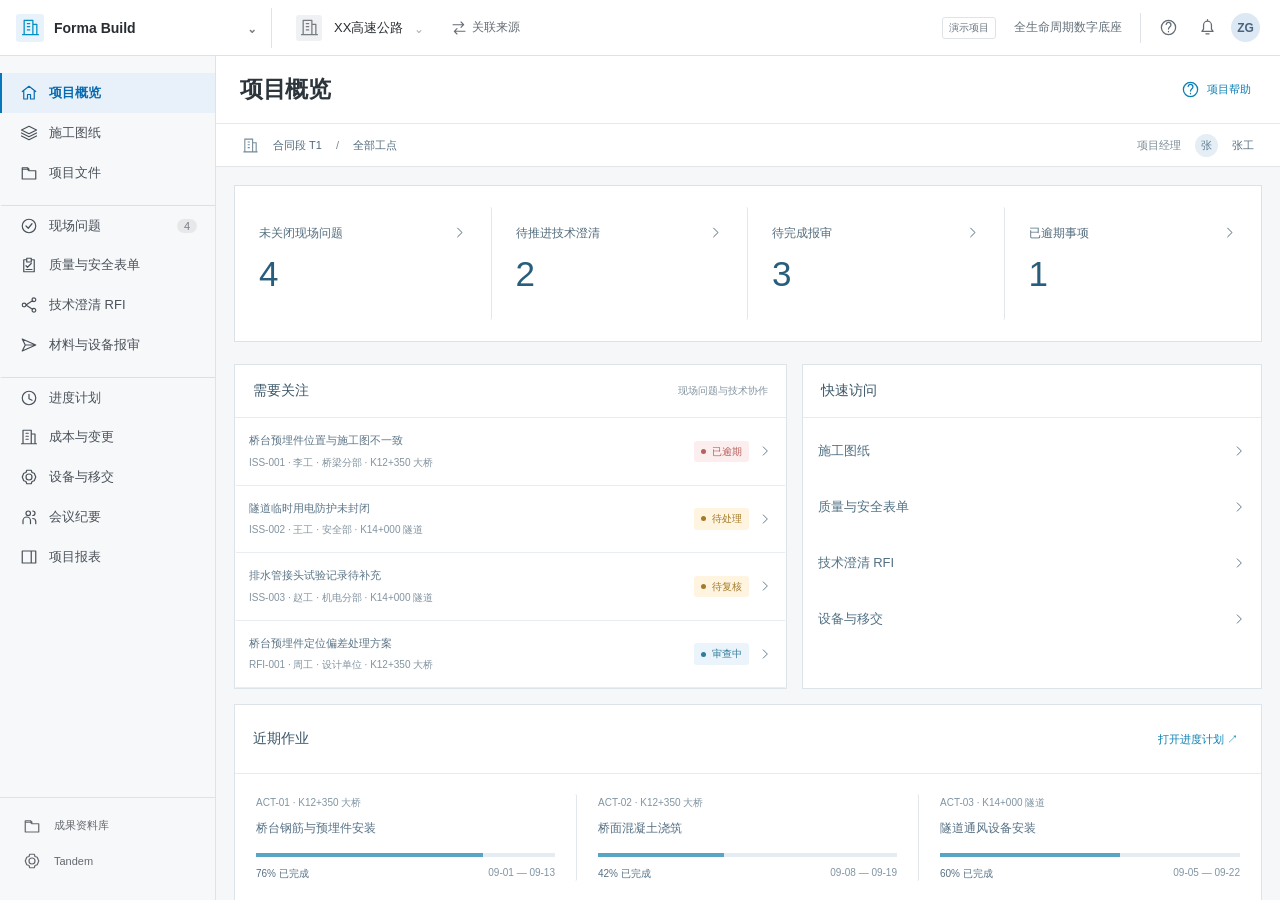
==== commit 8df1bb0e: "Refine Forma product workspaces and Tandem facility navigation" ====
--- a/construction.html
+++ b/construction.html
@@ -1,3 +1,3 @@
 <!doctype html>
-<html lang="zh-CN"><head><meta charset="UTF-8"><meta name="viewport" content="width=device-width,initial-scale=1"><title>施工期｜数字底座</title><link rel="icon" href="assets/favicon.svg" type="image/svg+xml"><link rel="stylesheet" href="css/style.css"><link rel="stylesheet" href="css/forma.css?v=20260911"><link rel="stylesheet" href="css/construction.css?v=1"><link rel="stylesheet" href="css/lifecycle.css?v=1"><link rel="stylesheet" href="css/construction-wbs.css?v=20260911-fix2"><link rel="stylesheet" href="css/system-guide.css?v=20260914-manual2"></head>
-<body data-page="construction"><main class="demo-stage system-stage"><section class="app-window"><header id="cdeHeader" class="cde-header"></header><div class="cde-body"><aside id="cdeNav" class="cde-nav"></aside><section class="cde-workspace" id="constructionWorkspace" aria-label="施工期工作区"></section></div></section></main><div class="toast" id="toast" role="status"></div><script src="js/system-guide.js?v=20260914-manual2"></script><script src="js/cde-shell.js?v=20260914-manual2"></script><script src="js/lifecycle.js?v=20260911-wbs1"></script><script src="js/construction-wbs.js?v=20260911-fix2"></script><script src="js/construction.js?v=20260911-guide1"></script></body></html>+<html lang="zh-CN"><head><meta charset="UTF-8"><meta name="viewport" content="width=device-width,initial-scale=1"><title>Forma Build｜数字底座</title><link rel="icon" href="assets/favicon.svg" type="image/svg+xml"><link rel="stylesheet" href="css/style.css"><link rel="stylesheet" href="css/forma.css?v=20260911"><link rel="stylesheet" href="css/construction.css?v=1"><link rel="stylesheet" href="css/lifecycle.css?v=1"><link rel="stylesheet" href="css/construction-wbs.css?v=20260911-fix2"><link rel="stylesheet" href="css/system-guide.css?v=20260914-manual2"><link rel="stylesheet" href="css/product-workspaces.css?v=20260917"></head>
+<body data-page="construction"><main class="demo-stage system-stage"><section class="app-window"><header id="cdeHeader" class="cde-header"></header><div class="cde-body"><aside id="cdeNav" class="cde-nav"></aside><section class="cde-workspace" id="constructionWorkspace" aria-label="Forma Build工作区"></section></div></section></main><div class="toast" id="toast" role="status"></div><script src="js/system-guide.js?v=20260917"></script><script src="js/cde-shell.js?v=20260917"></script><script src="js/lifecycle.js?v=20260917"></script><script src="js/construction-wbs.js?v=20260917"></script><script src="js/construction.js?v=20260917"></script></body></html>
--- a/css/product-workspaces.css
+++ b/css/product-workspaces.css
@@ -0,0 +1,58 @@
+/* Product workspaces: restrained CDE tables and facility-first Tandem navigation. */
+:root{--rail:216px;--blue:#0676bd;--navy:#066eaf;--teal:#0676bd;--ink:#292d32;--muted:#69727b;--line:#dfe3e7;--blue-soft:#edf5fb}
+.cde-header{height:56px;min-height:56px;gap:18px;padding-right:20px}
+.app-switcher{width:272px;height:40px}
+.app-switch{font-size:14px;gap:10px;padding-inline:16px;height:40px;white-space:nowrap}
+.app-glyph{width:28px;height:28px;flex-shrink:0;background:#e7f2fa;border-radius:3px}
+.app-glyph svg{width:19px;height:19px}
+.switch-menu{width:300px;top:46px;left:8px;padding:8px;box-shadow:0 5px 20px #1c2b3b26}
+.switch-option{min-height:50px;border-radius:2px}.switch-option strong{font-size:13px;margin:0}
+.platform-wordmark{font-size:12px;font-weight:500;color:#65717b;letter-spacing:0}
+.product-demo{font-size:10px;color:#687580;border:1px solid #dfe3e7;border-radius:3px;padding:3px 6px;white-space:nowrap}
+.project-picker{font-size:13px;font-weight:500}.project-square{width:26px;height:26px}
+.header-tools{gap:9px;padding-left:12px}.user-avatar{height:29px;width:29px}
+.lc-header-button{font-size:12px!important;gap:5px!important}.lc-header-button svg{width:16px}
+.cde-nav{background:#f7f8fa;padding:12px 0;border-right:1px solid var(--line);overflow-y:auto;overflow-x:hidden}
+.cde-nav>a,.cde-nav .nav-group>a,.cde-nav .nav-bottom>a,.build-nav-list>a{height:40px!important;min-height:40px;font-size:13px!important;padding:0 18px;gap:11px;border-left-width:2px;color:#4a5159;flex-shrink:0}
+.cde-nav a.active{background:#e8f1f9;color:#086bb0;font-weight:600}.cde-nav a svg{width:18px;height:18px}
+.nav-group{margin-top:14px;padding-top:12px;border-color:#e1e5e9}.nav-caption{font-size:11px;letter-spacing:0;color:#687782;padding:8px 18px 12px}.nav-bottom{padding-top:18px}.nav-footer{display:none}
+.page-top,.build-heading,.op-heading{height:68px!important;min-height:68px!important;padding:16px 24px!important;border-bottom:1px solid #e5e8ec;background:#fff}
+.page-top h1,.build-heading h1,.op-heading h1{font-size:23px!important;font-weight:600;line-height:1.4;margin:0!important;letter-spacing:-.4px}
+.cde-primary{background:#0879bd;border-color:#0879bd;min-height:33px;font-size:12px;box-shadow:none;border-radius:3px;padding:8px 14px}
+.ds-secondary{font-size:12px;min-height:33px;border-radius:3px;color:#3e4c58;padding:7px 12px}.text-button{font-size:12px}.text-button:disabled,.ds-secondary:disabled{opacity:.42;cursor:not-allowed}
+.ds-tabs,.workspace-tabs{height:44px;min-height:44px;font-size:12px}.ds-layout{grid-template-columns:218px minmax(200px,1fr) 280px}.ds-tree{background:#fff}.ds-tree header{font-size:12px;padding-bottom:16px}.ds-tree button{padding-block:9px;font-size:12px}.ds-tree .ds-tree-item{font-size:12px}.ds-tree small{color:#86919a}
+.ds-file-toolbar,.ds-scene-toolbar{padding:12px 18px;min-height:58px;gap:10px}.ds-file-toolbar input{font-size:12px;width:210px}.ds-file-toolbar>span{color:#687781;font-size:12px}
+.ds-table th,.build-table th,.op-table th,.workflow-table th{background:#f6f7f8;color:#616b74;font-size:12px!important;font-weight:500}
+.ds-table td,.build-table td,.op-table td,.workflow-table td{font-size:12px!important;color:#38434b;border-color:#e7ebee}
+.ds-table th,.ds-table td{padding:13px 12px}.ds-table strong{font-weight:500}.ds-table small{font-size:11px;color:#78838c}.ds-file-icon{background:#f2f5f7;width:30px;height:32px}
+.ds-list-footer,.workflow-footer,.build-footer,.op-footer{min-height:30px;padding-block:8px;font-size:11px}
+.ds-detail>header{font-size:12px;height:45px;padding:13px 16px}.ds-detail h2{font-size:17px}.ds-detail-body{padding:16px}.ds-props{font-size:12px;gap:13px 8px}
+[data-page=design-modeling] .cde-nav{width:216px;min-width:216px}
+#dmSideProgress{margin-top:10px;padding:0 10px;border-top:1px solid #e0e6eb}
+#dmSideProgress .dm-nav-caption{padding:17px 8px 10px;font-size:11px;color:#71808c}
+#dmSideProgress .dm-route-name{padding:6px 9px 16px;font-size:13px;font-weight:600}
+#dmSideProgress .dm-route-name small{display:block;font-size:10px;font-weight:400;margin-top:7px;color:#77838e}
+#dmSideProgress button{display:flex;width:100%;border:0;background:transparent;color:#4f606c;padding:10px 14px;gap:11px;text-align:left;align-items:center;font-size:12px;border-radius:3px}
+#dmSideProgress button.active{background:#e8f1f9;color:#086bb0}#dmSideProgress button svg{width:16px;height:16px}
+.dm-viewbar{padding:9px 20px;min-height:50px;gap:18px;border-top:0}.dm-viewbar select{font-size:12px;max-width:290px;border-radius:3px}.dm-viewbuttons{margin-left:auto}.dm-viewbuttons button{font-size:12px;padding:7px 9px}
+.dm-scene-area{height:45%;min-height:210px}.dm-scene-label{top:16px;left:20px}.dm-scene-label b{font-size:13px;background:#ffffffd9;padding:7px 11px;border:1px solid #dbe4ea;border-radius:3px}
+.dm-config{min-height:180px}.dm-config .dm-tabs{min-height:44px;padding-inline:20px;gap:28px}.dm-tabs button{font-size:12px}.dm-table-bar{padding:8px 20px;min-height:48px}.dm-table-bar>div{gap:12px;align-items:center}.dm-table-scroll{margin:0 20px}.dm-table-scroll .ds-table td{padding:10px 9px}.dm-table-scroll .ds-table th{padding:11px 9px}.dm-file-slot{min-width:105px;gap:5px;border-radius:3px;padding:8px}.dm-file-slot small{font-size:10px}.dm-source-tick{font-size:10px}.dm-footer{min-height:54px;padding:10px 20px}.dm-checks:empty{display:none}.dm-checks{background:#fff5e8;color:#8b5923;font-size:12px}.dm-checks strong~span{color:#8b5923}
+.build-context,.op-context{height:43px;min-height:43px;background:#fff}.build-heading-right{gap:10px}.build-tabs>span:last-child:not(.toolbar-spacer){font-size:11px}.build-toolbar{padding-block:12px}.build-nav-foot{border-top:1px solid var(--line);padding-top:10px}.build-nav-foot a{font-size:12px}.build-snapshot,.build-eyebrow{display:none}
+body[data-page=operations]{--op-blue:#0676bd;--op-line:#dfe3e7}.op-tabbar{min-height:46px}.op-tabbar button{font-size:12px}.op-document-content{padding:20px 24px}.op-global-search input{font-size:12px}.op-heading-tools{gap:12px}.op-context .facility-select strong{font-size:13px}
+.facilities-layout{background:#f7f8fa;padding:24px;gap:24px}.facility-list{gap:14px}.facility-card{box-shadow:none;border-radius:3px;background:white;border:1px solid #dce2e7}.facility-card.selected{border-color:#2184bc;box-shadow:inset 3px 0 #2184bc}.facility-card-copy strong{font-size:18px}.facility-summary{background:white;border:1px solid #e0e5e9;border-radius:3px;padding:22px}.facility-summary h2{font-size:18px}
+.op-filter{background:#fafbfc}.op-filter-note{padding:14px 6px}.op-twin{grid-template-columns:210px minmax(0,1fr) 288px}.op-table small{font-size:11px}.op-props{font-size:12px}.op-status{font-size:11px}.op-panel-title strong{color:#374751}.stream-context{grid-template-columns:1fr}.op-fine-print{font-size:11px}
+.setup-steps{display:flex;gap:24px;padding:0 24px;height:46px;min-height:46px;background:#fff;border-bottom:1px solid var(--line)}.setup-steps button{border:0;border-bottom:2px solid transparent;background:transparent;padding:12px 0;color:#697783;font-size:12px;flex:none;min-width:0}.setup-steps button.active{border-bottom-color:#0879bd;color:#0879bd;background:white}
+.setup-body{padding:24px;gap:24px;grid-template-columns:minmax(400px,1fr) 280px;background:#f7f8fa;align-items:start}.setup-work,.setup-lineage{background:white;border:1px solid var(--line);border-radius:3px;padding:20px;box-shadow:none}.setup-section-head{display:flex;align-items:center;justify-content:space-between;margin-bottom:20px}.setup-section-head h2{margin:0;font-size:18px!important}.setup-lineage h3{font-size:13px;margin-top:0}.setup-lineage .op-props{grid-template-columns:65px 1fr;gap:16px 8px}.setup-drafts{margin-top:24px;padding-top:16px;border-top:1px solid #e4e8ec}.setup-drafts h3{font-size:12px!important}.setup-drafts p{font-size:12px!important;color:#70818d}.setup-actions{margin-top:20px;display:flex;gap:20px}
+.handover-flow{background:#fff}.handover-flow>div{padding-block:14px}.op-kpi small{color:#73818b}.op-kpi strong{font-weight:500}.dashboard-panel{border-radius:3px;box-shadow:none}
+@media(max-width:1200px){:root{--rail:192px}.app-switcher{width:252px}.platform-wordmark{display:none}.dm-viewbar{gap:8px}.dm-viewbar select{max-width:210px}.ds-layout{grid-template-columns:190px minmax(200px,1fr) 260px}.setup-body{grid-template-columns:minmax(300px,1fr) 245px;padding:18px;gap:16px}}
+@media(max-width:1000px){:root{--rail:64px}.cde-nav>a,.cde-nav .nav-group>a,.cde-nav .nav-bottom>a,.build-nav-list>a{padding:0;justify-content:center}.cde-nav .nav-text,.cde-nav .nav-caption{display:none}.app-switcher{width:248px}.lc-header-button span{display:none}.product-demo{display:none}.dm-viewbar{flex-wrap:wrap}.dm-viewbuttons{margin-left:0}.setup-body{grid-template-columns:1fr}.setup-lineage{display:none}[data-page=design-modeling] .cde-nav{width:64px;min-width:64px}#dmSideProgress{display:none}.dm-scene-area{height:38%}.op-twin{grid-template-columns:175px minmax(0,1fr) 260px}}
+.ds-layout:not(.has-selection){grid-template-columns:218px minmax(200px,1fr)}
+.build-flow-vertical button{min-height:56px}.build-flow-vertical button b{font-size:13px}.build-kpis{margin-top:0}.build-kpis button{padding:18px 24px}.build-kpis strong{font-weight:500}
+#opsSetupWorkspace{padding:0;display:flex;flex-direction:column}.setup-steps{margin:0;border-top:0;border-inline:0;border-radius:0;align-items:stretch}.setup-steps button.active:after{display:none}
+@media(max-width:1200px){.ds-layout:not(.has-selection){grid-template-columns:190px minmax(200px,1fr)}}
+.tandem-account-nav{display:flex;align-self:stretch;align-items:stretch;gap:22px;margin-left:12px}.tandem-account-nav a{display:flex;align-items:center;text-decoration:none;font-size:13px;color:#616f78;border-bottom:3px solid transparent;padding-top:3px}.tandem-account-nav a.active{color:#0879bd;border-bottom-color:#0879bd}.tandem-glyph{background:#f8e6ef;color:#b3276b}
+body[data-page=operations] .lc-header-button{margin-left:auto}body[data-page=operations] .platform-wordmark{display:none}body[data-page=operations] .header-spacer{flex:1}
+body.tandem-overview .cde-nav{display:none}.tandem-overview .op-heading{padding-inline:40px!important}.tandem-overview .facilities-layout{padding:24px 40px}.tandem-overview .op-tabbar{padding-inline:40px}.tandem-overview .facility-summary{width:320px}.tandem-overview .op-document-content{padding:24px 40px}
+.facility-filterbar{display:flex;gap:20px;align-items:center;padding:12px 40px;border-bottom:1px solid #e2e6ea;min-height:55px}.facility-filterbar label{font-size:12px;color:#697985;display:flex;align-items:center;gap:12px}.facility-filterbar select,.facility-filterbar input{border:1px solid #d5dce2;background:white;padding:7px 10px;border-radius:3px;font-size:12px;height:32px}.facility-filterbar input{margin-left:auto;width:240px}
+.tandem-home{padding:24px 40px;overflow:auto;background:#f7f8fa;flex:1}.tandem-home h2{font-size:16px;font-weight:600;margin:10px 0 20px}.tandem-recent-grid{display:grid;grid-template-columns:1.15fr 1fr 1fr;gap:22px;margin-bottom:36px}.tandem-recent-grid>section{border:1px solid #dce3e8;border-radius:3px;background:#fff;padding:24px;position:relative;min-height:270px}.tandem-card-label{font-size:12px;color:#788791}.tandem-recent-grid h3{font-size:18px;margin:12px 0 25px}.tandem-recent-image{position:absolute;right:10px;bottom:15px;width:56%;height:150px;pointer-events:none}.tandem-recent-image svg{width:100%;height:100%}.tandem-recent-grid .cde-primary{margin-top:95px;position:relative;z-index:1}.tandem-recent-grid .complete-meter{margin:15px 0 25px}.tandem-home-list{background:white;border:1px solid #dce3e8}.tandem-home-list button{width:100%;display:flex;align-items:center;text-align:left;gap:16px;padding:20px;border:0;border-bottom:1px solid #e5e9ed;background:white;color:#435463}.tandem-home-list button:hover{background:#eef5fa}.tandem-home-list strong{font-weight:500;font-size:13px}.tandem-home-list small{display:block;color:#87939c;margin-top:8px;font-size:11px}.tandem-home-list button>svg:last-child{margin-left:auto}
+@media(max-width:1100px){.tandem-account-nav{gap:12px;margin-left:0}.tandem-overview .facilities-layout{padding:18px}.tandem-recent-grid{gap:12px}.tandem-home{padding:20px}.tandem-overview .facility-summary{width:270px}}
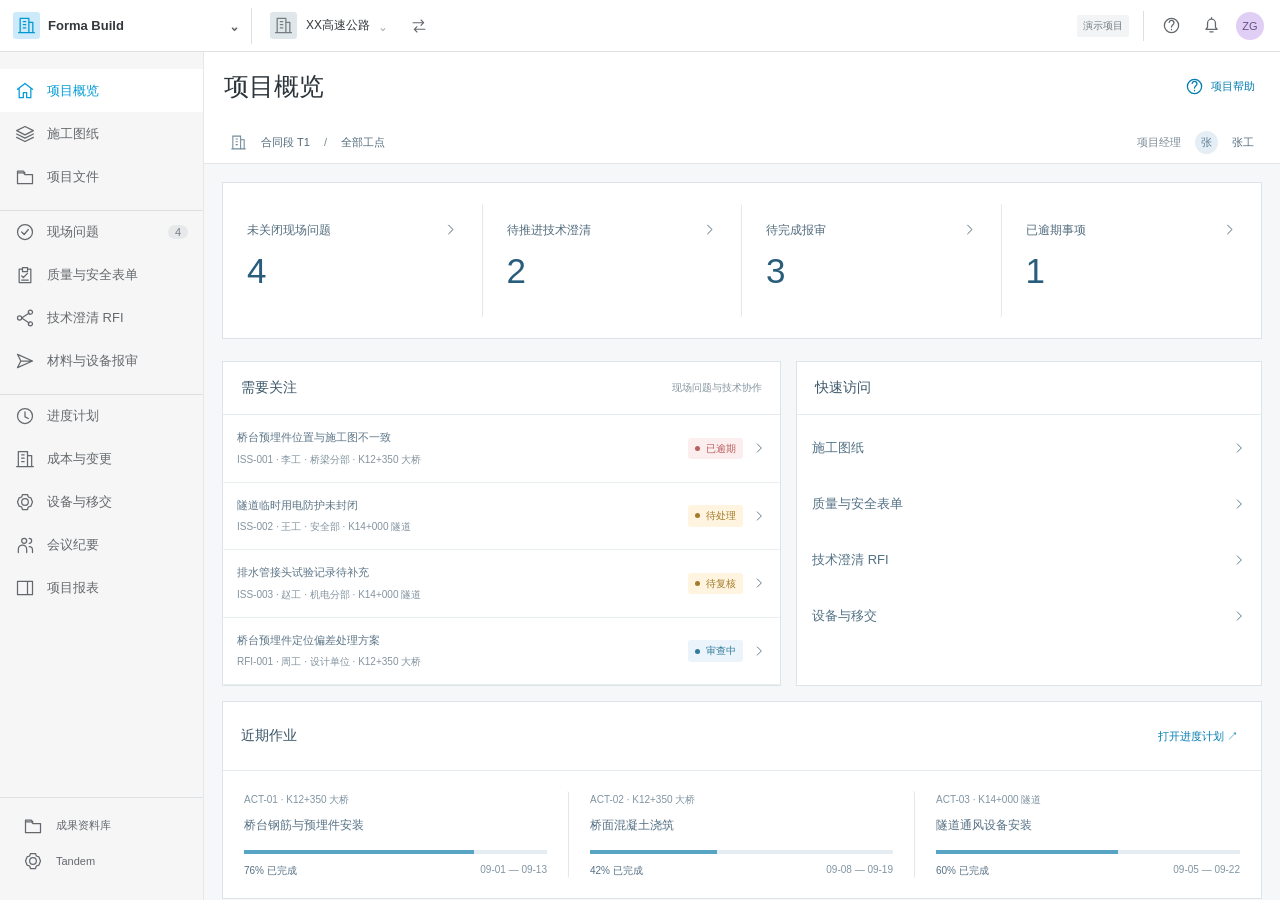
==== commit 96b6861c: "Refine Forma workspaces and connect versioned demo workflows" ====
--- a/construction.html
+++ b/construction.html
@@ -1,3 +1,3 @@
 <!doctype html>
-<html lang="zh-CN"><head><meta charset="UTF-8"><meta name="viewport" content="width=device-width,initial-scale=1"><title>Forma Build｜数字底座</title><link rel="icon" href="assets/favicon.svg" type="image/svg+xml"><link rel="stylesheet" href="css/style.css"><link rel="stylesheet" href="css/forma.css?v=20260911"><link rel="stylesheet" href="css/construction.css?v=1"><link rel="stylesheet" href="css/lifecycle.css?v=1"><link rel="stylesheet" href="css/construction-wbs.css?v=20260911-fix2"><link rel="stylesheet" href="css/system-guide.css?v=20260914-manual2"><link rel="stylesheet" href="css/product-workspaces.css?v=20260917"></head>
-<body data-page="construction"><main class="demo-stage system-stage"><section class="app-window"><header id="cdeHeader" class="cde-header"></header><div class="cde-body"><aside id="cdeNav" class="cde-nav"></aside><section class="cde-workspace" id="constructionWorkspace" aria-label="Forma Build工作区"></section></div></section></main><div class="toast" id="toast" role="status"></div><script src="js/system-guide.js?v=20260917"></script><script src="js/cde-shell.js?v=20260917"></script><script src="js/lifecycle.js?v=20260917"></script><script src="js/construction-wbs.js?v=20260917"></script><script src="js/construction.js?v=20260917"></script></body></html>+<html lang="zh-CN"><head><meta charset="UTF-8"><meta name="viewport" content="width=device-width,initial-scale=1"><title>Forma Build｜数字底座</title><link rel="icon" href="assets/favicon.svg" type="image/svg+xml"><link rel="stylesheet" href="css/style.css"><link rel="stylesheet" href="css/forma.css?v=20260922"><link rel="stylesheet" href="css/construction.css?v=20260922"><link rel="stylesheet" href="css/lifecycle.css?v=20260922"><link rel="stylesheet" href="css/construction-wbs.css?v=20260922"><link rel="stylesheet" href="css/system-guide.css?v=20260922"><link rel="stylesheet" href="css/product-workspaces.css?v=20260922"><link rel="stylesheet" href="css/forma-refinement.css?v=20260922"><link rel="stylesheet" href="css/collaboration.css?v=20260922"></head>
+<body data-page="construction"><main class="demo-stage system-stage"><section class="app-window"><header id="cdeHeader" class="cde-header"></header><div class="cde-body"><aside id="cdeNav" class="cde-nav"></aside><section class="cde-workspace" id="constructionWorkspace" aria-label="Forma Build工作区"></section></div></section></main><div class="toast" id="toast" role="status"></div><script src="js/design-data.js?v=20260922"></script><script src="js/system-guide.js?v=20260922"></script><script src="js/cde-shell.js?v=20260922"></script><script src="js/lifecycle.js?v=20260922"></script><script src="js/design-collaboration.js?v=20260922"></script><script src="js/construction-wbs.js?v=20260922"></script><script src="js/construction.js?v=20260922"></script></body></html>
--- a/css/construction-wbs.css
+++ b/css/construction-wbs.css
@@ -9,3 +9,5 @@
 .wbs-node{min-height:35px;height:35px;border:0;overflow:hidden}.wbs-node.active{background:#eaf5fb;box-shadow:inset 2px 0 #008fc7}.wbs-node>button[data-wbs-node]{font-size:12px;color:#555c64;padding:0 8px 0 0;height:35px;gap:6px}.wbs-node.active>button{color:#087fb5}.wbs-node>button>span:nth-child(2){line-height:35px}.wbs-node-icon{color:#737b81}.wbs-node-icon svg{width:18px;height:18px}.wbs-node em{font-size:10px;color:#8b9197;padding:0}.wbs-expand{width:15px;color:#8a9299!important}.wbs-main{padding:0 0 0 20px}.wbs-tools{min-height:48px;gap:12px;color:#555c64;font-size:12px;flex-wrap:wrap;padding-bottom:10px}.wbs-tools>.cde-primary{height:34px;font-size:12px}.wbs-tools select{font-size:12px;color:#555c64;border-color:#dfe3e6}.wbs-search{width:190px;border:1px solid #dfe3e6;padding:8px}.wbs-tools input[type=checkbox]{accent-color:#078ac2}.wbs-breadcrumb{min-height:40px;gap:8px;border-color:#e5e8eb}.wbs-breadcrumb button{font-size:12px;color:#647079}.wbs-breadcrumb button:last-child{color:#313b43;font-weight:500}.wbs-meta{padding:11px 0;gap:16px;font-size:11px;color:#828b92;border-top:0;border-bottom:0}.wbs-meta button{font-size:11px}.wbs-table{min-width:780px;color:#5b636a;font-size:12px}.wbs-table th{height:44px;background:#f7f7f7;font-weight:550;color:#555b61;border-top:0;border-bottom:1px solid #dfe3e6;padding:0 10px}.wbs-table td{height:61px;padding:0 10px;border-color:#e9ebed;line-height:1.6}.wbs-table th:first-child{width:34%}.wbs-table th:nth-child(2){width:17%}.wbs-table th:nth-child(3){width:12%}.wbs-table th:nth-child(4){width:7%}.wbs-table th:nth-child(5){width:16%}.wbs-table td button{font-size:11px}.wbs-table tr[data-wbs-node]{cursor:pointer}.wbs-table tr.selected{background:#eaf5fb}.wbs-file-name strong{color:#4b555e;font-size:12px;font-weight:500}.wbs-file-name small{color:#949ca3;font-size:10px;margin-top:2px}.wbs-format{background:#f7f9fa;color:#71838e;border-color:#dfe5e9;min-width:30px;height:32px}.wbs-folder-icon{width:32px;display:flex;justify-content:center;color:#7c858c;flex-shrink:0}.wbs-folder-icon svg{height:22px;width:22px}.wbs-status{font-size:11px;background:#f2f5f7;color:#65747e}.wbs-footer{font-size:11px;color:#858e95;border-color:#e1e5e8}.wbs-doc-panel{width:355px}.wbs-node button:focus-visible,.wbs-table tr:focus-visible{outline:2px solid #078ac2;outline-offset:-2px}
 @media(max-width:1200px){#wbsWorkspace{margin-left:20px;margin-right:20px}.wbs-tree{width:228px}.wbs-main{padding-left:16px}.wbs-tools{gap:8px}.wbs-search{width:165px}.wbs-meta{gap:9px}.wbs-footer>span:last-child{display:none}}
 .wbs-folder-icon svg{fill:none;stroke:currentColor;stroke-width:1.5;stroke-linecap:round;stroke-linejoin:round}
+/* Same-project Files access: WBS deliverables and live shared design references. */
+.wbs-workspace-tabs>button{align-self:stretch;border:0;border-bottom:3px solid transparent;background:none;padding:0 3px;color:#62717c;font-size:13px;cursor:pointer}.wbs-workspace-tabs>button.active{border-bottom-color:#087fb5;color:#087fb5;font-weight:600}.wbs-table:not(.wbs-shared-table) th:nth-child(1){width:34px}.wbs-table:not(.wbs-shared-table) th:nth-child(2){width:30%}.wbs-table:not(.wbs-shared-table) th:nth-child(3){width:15%}.wbs-table:not(.wbs-shared-table) th:nth-child(4){width:12%}.wbs-table:not(.wbs-shared-table) th:nth-child(5){width:8%}.wbs-table:not(.wbs-shared-table) th:nth-child(6){width:15%}.wbs-table:not(.wbs-shared-table) th:nth-child(7){width:12%}.wbs-table input[type=checkbox]{width:14px;height:14px;accent-color:#087fb5;cursor:pointer}.wbs-table th.wbs-check-col,.wbs-table:not(.wbs-shared-table) td:first-child{text-align:center;padding:0 6px}.wbs-delete{color:#ae453a}.wbs-delete:disabled{color:#a7afb5;cursor:default;opacity:.65}.wbs-doc-panel>footer{display:flex;align-items:center;justify-content:flex-end;gap:12px}.wbs-library-link{display:inline-flex;align-items:center;height:34px;text-decoration:none;font-size:12px;padding:0 13px}.wbs-shared-table th:nth-child(1){width:32%}.wbs-shared-table th:nth-child(2){width:24%}.wbs-shared-table th:nth-child(3){width:12%}.wbs-shared-table th:nth-child(4){width:8%}.wbs-shared-table th:nth-child(5){width:14%}.wbs-shared-table th:nth-child(6){width:12%}.wbs-shared-table td:nth-child(2){font-size:11px;color:#7c8891}.wbs-shared-table tr[data-wbs-shared]{cursor:pointer}.wbs-shared-panel{width:385px}.wbs-shared-panel footer{gap:10px;padding-left:14px;padding-right:14px}.wbs-shared-panel footer button{font-size:11px;white-space:nowrap}.wbs-delete-list{list-style:none;margin:14px 0;padding:0;max-height:300px;overflow:auto}.wbs-delete-list li{padding:10px 0;border-bottom:1px solid #e8ecee;font-size:13px}.wbs-delete-list small{float:right;color:#89949d}.wbs-recycle-list{max-height:430px;overflow:auto}.wbs-recycle-list label{display:flex;gap:12px;align-items:center;padding:14px 0;border-bottom:1px solid #e4e8eb}.wbs-recycle-list strong{display:block;font-size:13px;font-weight:500}.wbs-recycle-list small{display:block;font-size:11px;color:#7c8994;margin-top:5px}.wbs-version-list>div{display:grid;grid-template-columns:50px 1fr 1fr;gap:15px;padding:16px 0;border-bottom:1px solid #e1e6ea;font-size:13px}.wbs-version-list span{font-size:12px;color:#657581}#wbsRestoreError,#wbsUploadError{font-size:12px;color:#bb4537}.wbs-doc-panel dd .text-button{white-space:normal}.wbs-shared-panel .text-button{text-decoration:none}
--- a/css/forma-refinement.css
+++ b/css/forma-refinement.css
@@ -0,0 +1,75 @@
+/* Proportions drawn from Autodesk's public Files and Tandem UI references. */
+:root{--rail:204px;--blue:#009bd8;--blue-soft:#e9f5fc;--line:#dfe2e5;--ink:#34383c;--muted:#6a7075}
+body{font-family:Arial,"PingFang SC","Microsoft YaHei",sans-serif;font-size:13px}
+.cde-header{height:52px;min-height:52px;gap:14px;padding-right:16px;border-bottom:1px solid #dedfe1;background:#fff}
+.app-switcher{width:252px;border-right:1px solid #dedfe1;height:36px;flex-shrink:0}
+.app-switch{padding:0 13px;height:36px;font-size:13px;font-weight:600;gap:8px}
+.app-switch .down{font-size:15px;margin-left:auto;color:#5d6267}.app-glyph{height:27px;width:27px;background:#cceafa;color:#0098d3;border-radius:3px}
+.project-picker{font-size:12px;padding:0 4px;gap:9px}.project-square{height:27px;width:27px;border-radius:3px;background:#e0e7eb}
+.switch-menu{top:44px;left:6px;border:1px solid #d4d8dc;border-radius:2px;box-shadow:0 4px 14px #1d2b3a26}.switch-menu h3{font-size:11px;color:#798088;letter-spacing:0;padding:4px 9px}
+.switch-option{border-radius:1px}.switch-option:hover{background:#f0f5f8}.switch-option.selected{background:#eaf5fc}.switch-option strong{font-weight:500}
+.product-demo{border:0;background:#f2f4f6;border-radius:2px;font-size:10px;padding:4px 6px;color:#717b84}.lc-header-button{padding:0 3px;min-width:29px}
+.header-tools{gap:10px;border-left:1px solid #dedfe1}.quiet-button{color:#62676c}.user-avatar{font-size:11px;font-weight:500;background:#e1cef5;color:#695183;width:28px;height:28px}
+.cde-nav{padding-top:0;background:#f6f6f6;min-width:var(--rail);border-color:#e7e7e7}
+.cde-nav>a,.cde-nav .nav-group>a,.cde-nav .nav-bottom>a,.build-nav-list>a{height:43px!important;min-height:43px;font-size:13px!important;font-weight:400;padding:0 15px;gap:12px;border-left:0;color:#65696d}
+.cde-nav a svg{width:20px;height:20px;stroke-width:1.5}.cde-nav a.active{background:#fff;color:#009bd8;font-weight:500;box-shadow:none}
+.cde-nav a:hover{background:#eceff1}.cde-nav a.active:hover{background:#fff}.nav-group{margin-top:6px;padding-top:6px;border-top-color:#e1e3e5}.nav-bottom{padding-top:8px}.nav-caption{padding-top:16px;color:#777f85;font-size:11px}
+.page-top,.build-heading,.op-heading{min-height:69px!important;height:69px!important;padding:16px 20px!important;border-bottom:0}.page-top h1,.build-heading h1,.op-heading h1{font-size:25px!important;font-weight:400;letter-spacing:0}
+.cde-primary{background:#009bd8;border-color:#009bd8;border-radius:2px;font-weight:500}.cde-primary:hover{background:#008bbb;border-color:#008bbb}.cde-primary:disabled{background:#e1e5e8;border-color:#e1e5e8;color:#8a9197;opacity:1;cursor:not-allowed}
+.ds-secondary,.filter-select{border-radius:2px;box-shadow:none}.text-button{color:#007caf}.text-button:hover{background:#eef6fa}.workspace-tabs,.ds-tabs{margin-left:20px;margin-right:20px}.workspace-tabs button.active,.ds-tabs button.active{font-weight:500;color:#008fc9}.workflow-table th,.build-table th{background:#fff}.workflow-table td{height:48px}.workflow-table-wrap{margin-inline:20px}.workflow-tools{padding-inline:20px;min-height:60px}
+.cde-dialog{border-radius:3px;max-height:92vh}.cde-dialog>header{padding:17px 22px;min-height:59px}.cde-dialog h2{font-size:20px;font-weight:500}.dialog-content{padding:20px 22px}.cde-dialog>footer{padding:13px 22px;gap:12px;min-height:61px}.cde-dialog::backdrop{background:#15191c77}.cde-dialog .field input,.cde-dialog .field select,.cde-dialog .field textarea{font-size:13px}
+button:focus-visible,a:focus-visible,input:focus-visible,select:focus-visible{outline:2px solid #1488c1;outline-offset:2px}
+[hidden]{display:none!important}
+/* The custom modeling tool uses the same compact application chrome. */
+[data-page=design-modeling] .cde-nav{min-width:204px;width:204px}
+#dmSideProgress{padding:0;border:0;margin:0 0 14px}#dmSideProgress .dm-nav-caption{padding:17px 18px 8px}#dmSideProgress .dm-route-name{padding:7px 18px 11px;font-size:12px;font-weight:500}#dmSideProgress .dm-route-name small{color:#7e8790;line-height:1.6}
+#dmSideProgress button{border-radius:0;padding:11px 18px 11px 24px;font-size:12px;color:#666d73}#dmSideProgress button.active{background:#fff;color:#0094cf}#dmSideProgress button svg{width:18px;height:18px}
+.dm-viewbar{min-height:46px;padding:8px 20px;border-bottom:1px solid #dce2e6}.dm-viewbar label{font-size:12px;color:#747e86;display:flex;align-items:center;gap:10px}.dm-viewbar select{height:30px;background:white;border:1px solid #cbd2d7;max-width:300px;padding:4px 8px;color:#3a4650}
+.dm-viewbuttons{display:flex;gap:0;border:1px solid #cbd2d7;border-radius:2px;overflow:hidden}.dm-viewbuttons button{height:30px;border:0;border-right:1px solid #d6dce0;border-radius:0;background:#fff;padding:4px 11px;color:#52606c;font-size:11px}.dm-viewbuttons button:last-child{border:0}.dm-viewbuttons button.active{background:#e7f4fc;color:#087eae}
+.dm-scene-area{height:48%;min-height:245px;background:#d8e3ea}.dm-scene-label{top:14px;left:15px}.dm-scene-label b{font-size:11px;font-weight:500;box-shadow:0 1px 4px #344c5d14;padding:8px 11px;border-radius:2px}.dm-scene-legend{font-size:10px;border:1px solid #d4dde4;background:#ffffffde;border-radius:2px;padding:7px 10px}
+.dm-resizer{height:7px;min-height:7px;border-block:1px solid #cfd7dd;background:#eef1f3}.dm-resizer span{width:38px;background:#aab8c2;height:2px}.dm-config .dm-tabs{min-height:42px;padding-inline:20px;gap:30px;background:#fff}.dm-tabs button{font-size:12px;color:#65747f;font-weight:400}.dm-tabs button.active{color:#008cc5;border-color:#009bd8}.dm-table-bar{min-height:49px;padding:8px 20px}.dm-table-bar>strong{font-size:12px;font-weight:500}.dm-table-bar .text-button{font-size:11px}.dm-table-scroll{margin:0 20px;border:1px solid #e0e5e8}.dm-table-scroll .ds-table{min-width:1080px}.dm-table-scroll .ds-table th{height:37px;padding:9px 11px;background:#f8f9fa;font-size:11px!important;white-space:nowrap}.dm-table-scroll .ds-table td{height:72px;vertical-align:middle;padding:8px 11px;font-size:11px!important;border-right:1px solid #f0f2f4}.dm-table-scroll tr.selected{background:#f5fbff}.dm-table-scroll .ds-table small{font-size:10px;line-height:1.5;margin-top:5px}.dm-chip{font-size:10px;border-radius:2px;background:#eaf4ee;color:#46775e;white-space:nowrap}
+.dm-file-slot{background:transparent;border:0!important;border-radius:0;padding:3px 0;min-width:115px;text-align:left;gap:4px;box-shadow:none;color:#007fae;max-width:170px}.dm-file-slot:hover{background:#e7f4fc}.dm-file-slot span{font-size:11px}.dm-file-slot b{font-weight:400;font-size:11px;max-width:168px;overflow:hidden;text-overflow:ellipsis;white-space:nowrap}.dm-file-slot small{font-size:10px!important;color:#8b969f}.dm-file-slot:not(.filled) b{display:none}.dm-source-tick{font-size:10px;color:#83919b;gap:5px}.dm-table-scroll .ds-danger{font-size:10px;height:25px;color:#697c89;padding:2px 0}.dm-footer{min-height:50px;padding:9px 20px;gap:12px;background:#fff}.dm-footer>div{flex:1}.dm-footer b{font-size:11px;font-weight:400;color:#74838d}.dm-footer a{color:#007faf}.dm-form-grid{gap:18px 22px}.dm-form-grid label{font-size:12px;color:#5f6d77}.dm-dialog-tabs{font-size:12px}.dm-section-editor>aside{background:#f6f8fa;border-right:1px solid #dce3e8}.dm-checks{padding:8px 20px;max-height:86px;overflow:auto}
+/* Tandem follows its native dark facility interface. */
+body[data-page=operations]{--op-line:#535659;--op-blue:#36b8e4;--ink:#e1e4e6;--line:#535659;--muted:#a7afb5;color:#dce1e5}
+body[data-page=operations] .cde-header{background:#28292b;color:#e8ebed;border-color:#44474a;height:50px;min-height:50px}
+body[data-page=operations] .app-switcher{border-right:0;width:236px}body[data-page=operations] .app-switch{color:#eee}body[data-page=operations] .app-switch .down{color:#b7bdc2}body[data-page=operations] .tandem-glyph{background:#b81157;color:#fff;border-radius:0}
+body[data-page=operations] .project-picker{display:none}body[data-page=operations] .product-demo{background:#393b3e;color:#aeb5bc}body[data-page=operations] .header-tools{border-left:0}body[data-page=operations] .quiet-button{color:#b5bdc5}body[data-page=operations] .lc-header-button{margin-left:0!important;order:2}
+body[data-page=operations] .tandem-account-nav{order:0;margin-left:0;gap:24px}body[data-page=operations] .tandem-account-nav a{color:#d2d8dc;border-bottom-color:transparent;font-size:13px}body[data-page=operations] .tandem-account-nav a.active{color:#eef3f6;border-color:#35b5df}body[data-page=operations] .header-spacer{order:1}body[data-page=operations] .product-demo,body[data-page=operations] .header-tools{order:3}
+body[data-page=operations] .switch-menu{background:#36383b;border-color:#62666a}body[data-page=operations] .switch-menu h3{color:#aeb7c0}body[data-page=operations] .switch-option{color:#d6dde2}body[data-page=operations] .switch-option.selected,body[data-page=operations] .switch-option:hover{background:#44494e}
+body[data-page=operations] .cde-workspace,body[data-page=operations] .op-document-content{background:#484a4c;color:#dce1e5}
+body[data-page=operations] .op-heading{background:#484a4c;border:0;padding:22px 28px 12px!important;color:#e0e4e7}body[data-page=operations] .op-heading h1{color:#e4e9ec;font-size:23px!important}body[data-page=operations] .op-context{background:#36383a;border-color:#575b5f;height:43px}.op-context .facility-select{color:inherit}
+body[data-page=operations] .cde-nav{background:#2f3133;border-color:#51565a;min-width:64px;width:64px}body[data-page=operations] .cde-nav .nav-text,body[data-page=operations] .cde-nav .nav-caption{display:none}body[data-page=operations] .cde-nav .nav-group{margin:0;padding:0;border:0}body[data-page=operations] .cde-nav a{padding:0;justify-content:center;height:47px!important;color:#b3bcc2}body[data-page=operations] .cde-nav a.active{background:#41484d;color:#42b9e2;border-left:3px solid #42b9e2}.tandem-overview .cde-nav{display:none!important}
+body[data-page=operations] .op-tabbar{background:#393b3d;border-color:#56595b;padding-inline:25px;gap:24px}body[data-page=operations] .op-tabbar button{color:#aeb8bf;font-size:12px;background:transparent}body[data-page=operations] .op-tabbar button.active{color:#3dbce8;border-color:#3dbce8}
+body[data-page=operations] .text-button,body[data-page=operations] .inline-link{color:#45bce6}body[data-page=operations] .text-button:hover{background:#ffffff0c}body[data-page=operations] .cde-primary{background:#35b0d9;border-color:#35b0d9;color:#10242d;font-weight:500}body[data-page=operations] .ds-secondary{background:#414548;border-color:#656d73;color:#d5dce2}
+body[data-page=operations] .facility-filterbar{background:#393b3d;border-color:#55595d;color:#b5bec4;padding:12px 24px}body[data-page=operations] .facility-filterbar label{color:#b5bec4}body[data-page=operations] input,body[data-page=operations] select{color:#dce3e8;background:#3e4246;border-color:#747b81!important}body[data-page=operations] input::placeholder{color:#a6b0b8}body[data-page=operations] .facility-filterbar select{border-radius:15px;padding:4px 12px}body[data-page=operations] .facility-filterbar input{background:#363a3d}
+.tandem-overview #operationsWorkspace{padding:28px max(24px,calc((100vw - 1380px)/2)) 30px;overflow:auto}.tandem-overview .op-heading{padding:16px 24px!important;background:#393b3d!important;height:60px!important;min-height:60px!important}.tandem-overview .facilities-layout{padding:18px 22px 22px!important;gap:22px;background:#393b3d!important;overflow:visible;flex:1;min-height:0}.tandem-overview .facility-list{gap:12px;overflow:auto;min-height:0}.tandem-overview .facility-card{background:#2c2e30;border:1px solid #555c61;min-height:169px;border-radius:0;box-shadow:none;color:#cdd4d9;text-align:left}.tandem-overview .facility-card.selected{border-color:#36b6df;box-shadow:none}.tandem-overview .facility-card:hover{background:#303639}.tandem-overview .facility-card-copy{padding:17px 20px}.tandem-overview .facility-card-copy strong{font-size:17px;color:#e0e5e8;font-weight:400}.tandem-overview .facility-card-copy small,.tandem-overview .facility-card-copy>span{font-size:11px;color:#b3bbc1}.tandem-overview .facility-card-copy dt{color:#979fa6}.tandem-overview .facility-card-copy dd{color:#cbd4db}.tandem-overview .facility-tag{border-radius:12px;background:#819da8!important;color:#152a34!important;padding:3px 10px;font-size:10px}.tandem-overview .facility-illustration{background:#414d54;border:0;opacity:.95}.tandem-overview .facility-summary{background:#36383a;border:1px solid #555c60;width:310px;border-radius:0;padding:20px;color:#c3cbd2}.tandem-overview .facility-summary h2{font-size:17px;font-weight:400;color:#e1e5e8}.tandem-overview .facility-summary p{color:#9da8b1}.tandem-overview .facility-summary h3{font-size:13px;font-weight:500;border-color:#596065;color:#dce1e5}.tandem-overview .op-saved-row{background:transparent;color:#d1d8dc;border-color:#52575b}.tandem-overview .op-saved-row:hover{background:#444a4e}
+body[data-page=operations] .tandem-home{background:#484a4c;padding:22px 0}.tandem-home h2{color:#e0e5e9}.tandem-home .tandem-recent-grid>section,.tandem-home .tandem-home-list,.tandem-home .tandem-home-list button{background:#393b3d;border-color:#5b6166;color:#dce2e7}.tandem-home .tandem-home-list button:hover{background:#41464b}.tandem-home h3{color:#e1e6e9}.tandem-home .tandem-card-label,.tandem-home .tandem-home-list small{color:#a7b1b9}
+body[data-page=operations] .op-page-tools,body[data-page=operations] .op-filter,body[data-page=operations] .op-inspector,body[data-page=operations] .op-panel-title,body[data-page=operations] .op-inspector-tabs,body[data-page=operations] .op-model-toolbar,body[data-page=operations] .op-inventory,body[data-page=operations] .op-timeline,body[data-page=operations] .op-list-layout,body[data-page=operations] .op-full-table,body[data-page=operations] .op-document-content,body[data-page=operations] .op-footer{background:#36393c;color:#ccd5dc;border-color:#50565b}
+body[data-page=operations] .op-filter h3,body[data-page=operations] .op-panel-title strong,body[data-page=operations] .op-inspector h2,body[data-page=operations] .op-inspector h3,body[data-page=operations] .op-props dd,body[data-page=operations] .op-filter-note b{color:#d8e0e5}body[data-page=operations] .filter-row{color:#b8c4cc}body[data-page=operations] .filter-row.active{background:#414c54;color:#47c1ec}body[data-page=operations] .filter-row:hover{background:#41474c}
+body[data-page=operations] .op-table th{background:#35393d!important;color:#b8c3cd!important;border-color:#535b62}body[data-page=operations] .op-table td{background:transparent;color:#c4d0d9!important;border-color:#51585e}body[data-page=operations] .op-table td strong{color:#e0e7ec}body[data-page=operations] .op-table tr.selected,body[data-page=operations] .op-table tbody tr:hover{background:#424f59}body[data-page=operations] .op-table small,body[data-page=operations] .op-props dt{color:#a0afb9}body[data-page=operations] .version-pill{background:#485662;color:#7bd0ee;border-color:#697f8b}
+body[data-page=operations] .source-model-row,body[data-page=operations] .model-overview,body[data-page=operations] .stream-card,body[data-page=operations] .dashboard-panel,body[data-page=operations] .op-kpi,body[data-page=operations] .setup-work,body[data-page=operations] .setup-lineage{background:#383d41;border-color:#596168;color:#c6d3dc;box-shadow:none}body[data-page=operations] .model-overview h3,body[data-page=operations] .source-model-row h2,body[data-page=operations] .dashboard-panel h3,body[data-page=operations] .op-kpi strong,body[data-page=operations] .setup-work h2,body[data-page=operations] .setup-lineage h3{color:#e1e8ed}body[data-page=operations] .setup-body{background:#484c50}body[data-page=operations] .setup-steps{background:#383c3f}body[data-page=operations] .setup-steps button{color:#a9bac6;background:transparent}body[data-page=operations] .setup-steps button.active{color:#3db7e0;border-color:#3db7e0}
+/* Forms retain high contrast independently from Tandem's canvas theme. */
+body[data-page=operations] .cde-dialog{background:#fff;color:#35424d;--line:#dfe3e7;--ink:#34383c}body[data-page=operations] .cde-dialog input,body[data-page=operations] .cde-dialog select,body[data-page=operations] .cde-dialog textarea{background:#fff;color:#3e4e5a}body[data-page=operations] .cde-dialog .op-props dd,body[data-page=operations] .cde-dialog h2,body[data-page=operations] .cde-dialog h3{color:#394a58}body[data-page=operations] .cde-dialog .text-button{color:#087fb5}body[data-page=operations] .cde-dialog .op-table th{background:#f3f6f8!important;color:#596975!important}body[data-page=operations] .cde-dialog .op-table td{color:#465866!important;border-color:#dde4e9}body[data-page=operations] .cde-dialog .op-table td strong{color:#394a58}
+@media(max-width:1200px){.cde-header{gap:10px}.app-switcher{width:242px}.dm-viewbar{padding-inline:14px}.dm-viewbar select{max-width:210px}.dm-viewbuttons button{padding-inline:8px}.dm-table-bar{padding-inline:14px}.tandem-overview #operationsWorkspace{padding:20px}.tandem-overview .facility-summary{width:280px}.tandem-overview .facility-card-copy{padding:15px}.tandem-overview .facility-illustration{max-width:42%}}
+@media(max-width:1000px){:root{--rail:64px}.cde-nav>a,.cde-nav .nav-group>a,.cde-nav .nav-bottom>a,.build-nav-list>a{padding:0;justify-content:center}.cde-nav .nav-text{display:none}[data-page=design-modeling] .cde-nav{width:64px;min-width:64px}.dm-viewbar{flex-wrap:wrap}.dm-scene-area{min-height:220px}.tandem-overview .facilities-layout{padding-inline:14px!important}.tandem-overview .facility-illustration{display:none}.tandem-overview .facility-card-copy{width:100%}}
+/* Facility tools use the light panels shown in Tandem's model viewer. */
+body[data-page=operations]:not(.tandem-overview){--op-line:#d1d6db;--ink:#3c454c;--line:#d8dee3;--muted:#77848d;--tm-surface:#fff;--tm-text:#3d4953;--tm-line:#d8dfe4;--tm-hover:#f3f7fa;--tm-muted:#788792;--tm-selected:#e5f4fc;--tm-accent:#087fab;color:#4b5862}
+body[data-page=operations]:not(.tandem-overview) .cde-workspace,body[data-page=operations]:not(.tandem-overview) .op-document-content{background:#fff;color:#4b5963}
+body[data-page=operations]:not(.tandem-overview) .op-heading{background:#fff;color:#343d44}body[data-page=operations]:not(.tandem-overview) .op-heading h1{color:#38454e}
+body[data-page=operations]:has(.op-twin) .op-heading{display:none}
+body[data-page=operations]:not(.tandem-overview) .op-context{height:38px;min-height:38px;background:#f1f2f3;color:#49565f;border-color:#d3d9df}
+body[data-page=operations]:not(.tandem-overview) .cde-nav{background:#f0f1f2;border-color:#d3d8dc}body[data-page=operations]:not(.tandem-overview) .cde-nav a{flex-direction:column;gap:3px;color:#67727a;height:57px!important}body[data-page=operations]:not(.tandem-overview) .cde-nav .nav-text{display:block;font-size:9px;line-height:1.25}body[data-page=operations]:not(.tandem-overview) .cde-nav a.active{color:#009acd;background:#fff;border-left-width:2px}body[data-page=operations]:not(.tandem-overview) .cde-nav .nav-bottom{display:none}
+body[data-page=operations]:not(.tandem-overview) .op-filter,body[data-page=operations]:not(.tandem-overview) .op-inspector,body[data-page=operations]:not(.tandem-overview) .op-panel-title,body[data-page=operations]:not(.tandem-overview) .op-page-tools,body[data-page=operations]:not(.tandem-overview) .op-list-layout,body[data-page=operations]:not(.tandem-overview) .op-full-table,body[data-page=operations]:not(.tandem-overview) .op-footer,body[data-page=operations]:not(.tandem-overview) .op-timebar,body[data-page=operations]:not(.tandem-overview) .twin-inventory,body[data-page=operations]:not(.tandem-overview) .inventory-title{background:#f4f5f6;color:#4f5c65;border-color:#d4dce2}
+body[data-page=operations]:not(.tandem-overview) .op-inspector{background:#fff}body[data-page=operations]:not(.tandem-overview) .op-view-toolbar{background:#e9ebed;border-color:#d0d6dc;color:#626f79}
+body[data-page=operations]:not(.tandem-overview) .op-filter h3,body[data-page=operations]:not(.tandem-overview) .op-panel-title strong,body[data-page=operations]:not(.tandem-overview) .op-inspector h2,body[data-page=operations]:not(.tandem-overview) .op-inspector h3,body[data-page=operations]:not(.tandem-overview) .op-props dd,body[data-page=operations]:not(.tandem-overview) .op-filter-note b{color:#3f4c55}
+body[data-page=operations]:not(.tandem-overview) .filter-row{color:#586975}body[data-page=operations]:not(.tandem-overview) .filter-row.active{background:#ddeaf3;color:#1885b1}body[data-page=operations]:not(.tandem-overview) .filter-row:hover{background:#e7edf2}
+body[data-page=operations]:not(.tandem-overview) .op-table th{background:#f4f6f7!important;color:#576770!important;border-color:#d2dbe1}body[data-page=operations]:not(.tandem-overview) .op-table td{color:#445663!important;border-color:#dbe2e8}body[data-page=operations]:not(.tandem-overview) .op-table td strong{color:#3b4c59}body[data-page=operations]:not(.tandem-overview) .op-table tr.selected,body[data-page=operations]:not(.tandem-overview) .op-table tbody tr:hover{background:#e3f0f9}body[data-page=operations]:not(.tandem-overview) .op-table small,body[data-page=operations]:not(.tandem-overview) .op-props dt{color:#80909c}
+body[data-page=operations]:not(.tandem-overview) .version-pill{background:#edf5f9;color:#3b799b;border-color:#c8d9e3}
+body[data-page=operations]:not(.tandem-overview) input,body[data-page=operations]:not(.tandem-overview) select{background:#fff;color:#4b5b66;border-color:#c6d1d9!important}body[data-page=operations]:not(.tandem-overview) .quiet-button{color:#748893}body[data-page=operations]:not(.tandem-overview) .cde-header .quiet-button{color:#b5bdc5}
+body[data-page=operations]:not(.tandem-overview) .text-button,body[data-page=operations]:not(.tandem-overview) .inline-link{color:#1586b2}body[data-page=operations]:not(.tandem-overview) .ds-secondary{background:#fff;color:#4d6372;border-color:#b8cbd7}
+body[data-page=operations]:not(.tandem-overview) .op-tabbar{background:#fff;color:#576e7e;border-color:#d6dfe6}body[data-page=operations]:not(.tandem-overview) .op-tabbar button{color:#778995}body[data-page=operations]:not(.tandem-overview) .op-tabbar button.active{color:#078bbb;border-color:#078bbb}
+body[data-page=operations]:not(.tandem-overview) .source-model-row,body[data-page=operations]:not(.tandem-overview) .model-overview,body[data-page=operations]:not(.tandem-overview) .stream-card,body[data-page=operations]:not(.tandem-overview) .dashboard-panel,body[data-page=operations]:not(.tandem-overview) .op-kpi,body[data-page=operations]:not(.tandem-overview) .setup-work,body[data-page=operations]:not(.tandem-overview) .setup-lineage{background:#fff;border-color:#d3dce4;color:#567084}body[data-page=operations]:not(.tandem-overview) .model-overview h3,body[data-page=operations]:not(.tandem-overview) .source-model-row h2,body[data-page=operations]:not(.tandem-overview) .dashboard-panel h3,body[data-page=operations]:not(.tandem-overview) .op-kpi strong,body[data-page=operations]:not(.tandem-overview) .setup-work h2,body[data-page=operations]:not(.tandem-overview) .setup-lineage h3{color:#3d5668}body[data-page=operations]:not(.tandem-overview) .setup-body{background:#f4f7f9}body[data-page=operations]:not(.tandem-overview) .setup-steps{background:#fff}body[data-page=operations]:not(.tandem-overview) .setup-steps button{color:#648091}body[data-page=operations]:not(.tandem-overview) .setup-steps button.active{color:#1688b6;border-color:#1688b6}
+body[data-page=operations] .op-scene{background:#383c40}body[data-page=operations] .scene-label span{color:#c3cfd8}body[data-page=operations] .scene-label small,body[data-page=operations] .scene-legend{color:#a0b6c4}body[data-page=operations] .scene-annotation{fill:#aabfcc}body[data-page=operations] .view-cube{opacity:.85}
+.tandem-overview .op-tabbar{margin:0}.tandem-overview .op-tabbar .cde-primary{background:#35b0d9;color:#152b36}.tandem-overview{--tm-surface:#383d41;--tm-text:#d6e0e7;--tm-line:#606870;--tm-hover:#454d54;--tm-muted:#a1b4c1;--tm-selected:#3b5463;--tm-accent:#47bce6}
+@media(min-width:1100px){.dm-scene-area{height:58%;min-height:245px}.dm-config{min-height:190px}}
+#appSwitch .tandem-glyph svg{display:none}#appSwitch .tandem-glyph::after{content:'T';font-size:20px;font-weight:700;color:#fff}
--- a/css/collaboration.css
+++ b/css/collaboration.css
@@ -0,0 +1,3 @@
+/* Files, Reviews, Issues and Transmittals share the same compact workspace language. */
+.cl-toolbar{min-height:68px;display:flex;align-items:center;gap:12px;padding:14px 24px;border-bottom:1px solid #d8dce0;background:#fff}.cl-toolbar select,.cl-search,.cl-picker-search input{height:36px;border:1px solid #aeb5bd;border-radius:3px;background:#fff;color:#32373c}.cl-toolbar select{padding:0 30px 0 12px;max-width:180px;font-size:13px}.cl-search{display:flex;align-items:center;gap:8px;padding:0 10px;width:260px;margin-left:auto}.cl-search svg{width:16px;height:16px;color:#64717c}.cl-search input{border:0;outline:0;min-width:0;width:100%;font:inherit;font-size:13px}.cl-table-wrap{background:#fff;overflow:auto;flex:1;min-height:180px}.cl-table{border-collapse:collapse;width:100%;font-size:13px;text-align:left;white-space:nowrap}.cl-table th{font-size:12px;line-height:18px;background:#f6f7f8;font-weight:600;color:#4c5660;height:44px;padding:0 18px;border-bottom:1px solid #d8dce0;position:sticky;top:0;z-index:1}.cl-table td{height:60px;padding:10px 18px;border-bottom:1px solid #e5e7e9;color:#4a5056}.cl-table tr[data-cl-record]{cursor:pointer}.cl-table tr[data-cl-record]:hover,.cl-table tr[data-cl-record]:focus{background:#f0f7fb;outline:none}.cl-table strong{font-weight:500;color:#1e252b;max-width:390px;overflow:hidden;text-overflow:ellipsis;display:block}.cl-id{color:#087eb5!important;font-size:12px}.cl-status{display:inline-flex;align-items:center;gap:6px;font-size:12px;white-space:nowrap;color:#485663}.cl-status::before{content:'';width:7px;height:7px;border-radius:50%;background:currentColor}.cl-green{color:#277943}.cl-red{color:#b64232}.cl-amber{color:#98620d}.cl-blue{color:#1877a5}.cl-empty{text-align:center;padding:64px 20px;color:#6c7580}.cl-empty[hidden]{display:none}.cl-table-footer{height:44px;display:flex;align-items:center;justify-content:space-between;padding:0 24px;border-top:1px solid #ddd;background:#fff;font-size:12px;color:#67727b}.cl-target{display:flex;align-items:center;gap:10px;background:#f6f7f8;border:1px solid #e1e5e8;border-radius:3px;padding:13px;margin:12px 0}.cl-target>span svg{width:22px;height:22px;color:#597480}.cl-target>div{flex:1;min-width:0}.cl-target strong{display:block;font-size:13px;font-weight:500;overflow:hidden;text-overflow:ellipsis;white-space:nowrap}.cl-target small{display:block;color:#737d85;margin-top:5px;line-height:1.5}.cl-target b{font-size:11px;color:#63717d;font-weight:500}.cl-dialog{width:min(660px,calc(100vw - 40px))!important;max-height:90vh}.cl-dialog header h2{font-size:19px}.cl-dialog .dialog-content{padding:24px!important}.cl-dialog .field{font-size:13px;margin-bottom:17px}.cl-dialog .field input,.cl-dialog .field select,.cl-dialog .field textarea{border-radius:3px;min-height:36px;font-size:13px}.cl-dialog .field>span{color:#bf3d33}.cl-form-cols{display:grid;grid-template-columns:1fr 1fr;gap:18px}.cl-section-label{display:flex;align-items:center;justify-content:space-between;font-size:13px;padding:8px 0 10px}.cl-section-label strong{font-weight:600}.cl-muted{color:#7d8790;font-size:12px}.cl-file-list{border:1px solid #e0e4e7;border-radius:3px;overflow:auto;max-height:310px}.cl-file-row{display:flex;align-items:center;gap:10px;padding:11px 12px;border-bottom:1px solid #e9ebed;font-size:12px}.cl-file-row:last-child{border:0}.cl-file-row>svg{width:18px;height:18px;color:#668797}.cl-file-row>div{flex:1;min-width:0}.cl-file-row strong{font-weight:500;display:block;overflow:hidden;text-overflow:ellipsis;white-space:nowrap}.cl-file-row small{display:block;margin-top:5px;color:#7a848d}.cl-file-row .quiet-button{width:26px;height:26px;font-size:19px;color:#777}.cl-error{color:#b33b32;font-size:12px;min-height:16px;margin:10px 0 0}.cl-picker-search{display:flex;align-items:center;gap:12px;margin-bottom:16px;color:#707d86;font-size:12px}.cl-picker-search input{flex:1;padding:0 10px}.cl-picker-list{max-height:420px;overflow:auto;border:1px solid #dfe3e6}.cl-pick-file{display:flex;align-items:center;gap:12px;padding:13px 12px;border-bottom:1px solid #e8eaed;font-size:13px;cursor:pointer}.cl-pick-file:last-child{border:0}.cl-pick-file:hover{background:#f5f9fc}.cl-pick-file>svg{width:18px;height:18px;color:#6b8799}.cl-pick-file>span{flex:1;min-width:0}.cl-pick-file strong{display:block;font-weight:500}.cl-pick-file small{display:block;margin-top:5px;color:#7d8992;font-size:11px}.cl-pick-file b{font-size:11px;font-weight:400;color:#6e7c87}.cl-drawer{position:absolute;top:0;right:0;bottom:0;width:460px;max-width:90%;background:#fff;border-left:1px solid #ced4d9;box-shadow:-5px 0 18px #132c4012;z-index:12;display:flex;flex-direction:column}.cl-drawer>header{display:flex;align-items:flex-start;justify-content:space-between;padding:22px 22px 17px}.cl-drawer>header>div{min-width:0}.cl-drawer>header small{font-size:12px;color:#737d85}.cl-drawer h2{font-size:18px;line-height:1.5;margin:8px 16px 0 0;color:#242c33;font-weight:600;overflow-wrap:anywhere}.cl-drawer>header button{font-size:24px;color:#6b737b}.cl-drawer-tabs{display:flex;gap:24px;border-bottom:1px solid #d7dde2;padding:0 22px}.cl-drawer-tabs button{border:0;border-bottom:3px solid transparent;border-radius:0;padding:12px 0;background:none;font-size:13px;color:#5e6973}.cl-drawer-tabs button.active{border-color:#0696d7;color:#047daf;font-weight:600}.cl-drawer-body{padding:24px;overflow:auto;flex:1}.cl-drawer-body h3{font-size:12px;font-weight:600;margin:26px 0 10px;color:#52616c}.cl-props{display:grid;grid-template-columns:112px minmax(0,1fr);gap:18px 14px;font-size:13px;margin:24px 0}.cl-props dt{color:#75808a}.cl-props dd{margin:0;overflow-wrap:anywhere;color:#35404b}.cl-description{font-size:13px;line-height:1.8;color:#485661;white-space:pre-wrap}.cl-object-link{font-size:12px;color:#087eaf;text-decoration:none}.cl-drawer>footer{display:flex;gap:12px;justify-content:flex-end;padding:16px 22px;border-top:1px solid #dce1e4;background:#fff}.cl-drawer>footer button:disabled{opacity:.45;cursor:default}.cl-review-steps{display:flex;border:1px solid #e1e5e8;border-radius:3px;padding:15px 10px;gap:12px;margin:24px 0}.cl-review-steps>div{display:flex;gap:9px;align-items:flex-start;flex:1;font-size:13px;color:#84909a}.cl-review-steps i{font-style:normal;display:grid;place-items:center;border-radius:50%;background:#e9edf0;width:22px;height:22px;font-size:11px;flex:none}.cl-review-steps span{padding-top:3px}.cl-review-steps small{font-size:10px;margin-top:5px;display:block}.cl-review-steps .active{color:#097fb4}.cl-review-steps .active i{color:#fff;background:#0a8cc6}.cl-review-steps .done{color:#438164}.cl-timeline{list-style:none;padding:0 0 0 17px;margin:4px 0}.cl-timeline li{position:relative;border-left:1px solid #dce2e7;padding:0 0 28px 20px}.cl-timeline-dot{position:absolute;left:-4px;top:4px;width:7px;height:7px;border-radius:50%;background:#96acb8}.cl-timeline strong{font-size:13px;font-weight:500;display:block}.cl-timeline small{font-size:11px;color:#7e8992;display:block;margin-top:8px}.cl-timeline p{font-size:12px;color:#57626d;line-height:1.7}.cl-version-note{font-size:12px;color:#88641c;margin-top:14px}.cl-decision-list{border:1px solid #dfe4e7;border-radius:3px;margin-bottom:24px}.cl-decision-list label{display:flex;align-items:center;gap:12px;padding:12px;border-bottom:1px solid #e5e8eb;font-size:12px}.cl-decision-list label:last-child{border:0}.cl-decision-list label>span{flex:1}.cl-decision-list b{font-weight:400;color:#81909d}.cl-decision-list select{height:32px;border:1px solid #b5bec5;padding:0 8px;background:#fff;color:#404d57}.cl-dialog #clApproverField[hidden]{display:none}.cde-workspace:has(.cl-toolbar){position:relative;display:flex;flex-direction:column;overflow:hidden}
+@media(max-width:1000px){.cl-toolbar{padding:12px}.cl-search{width:210px}.cl-table th,.cl-table td{padding-left:12px;padding-right:12px}.cl-table th:last-child,.cl-table td:last-child{display:none}.cl-form-cols{gap:12px}.cl-drawer{width:420px}}
